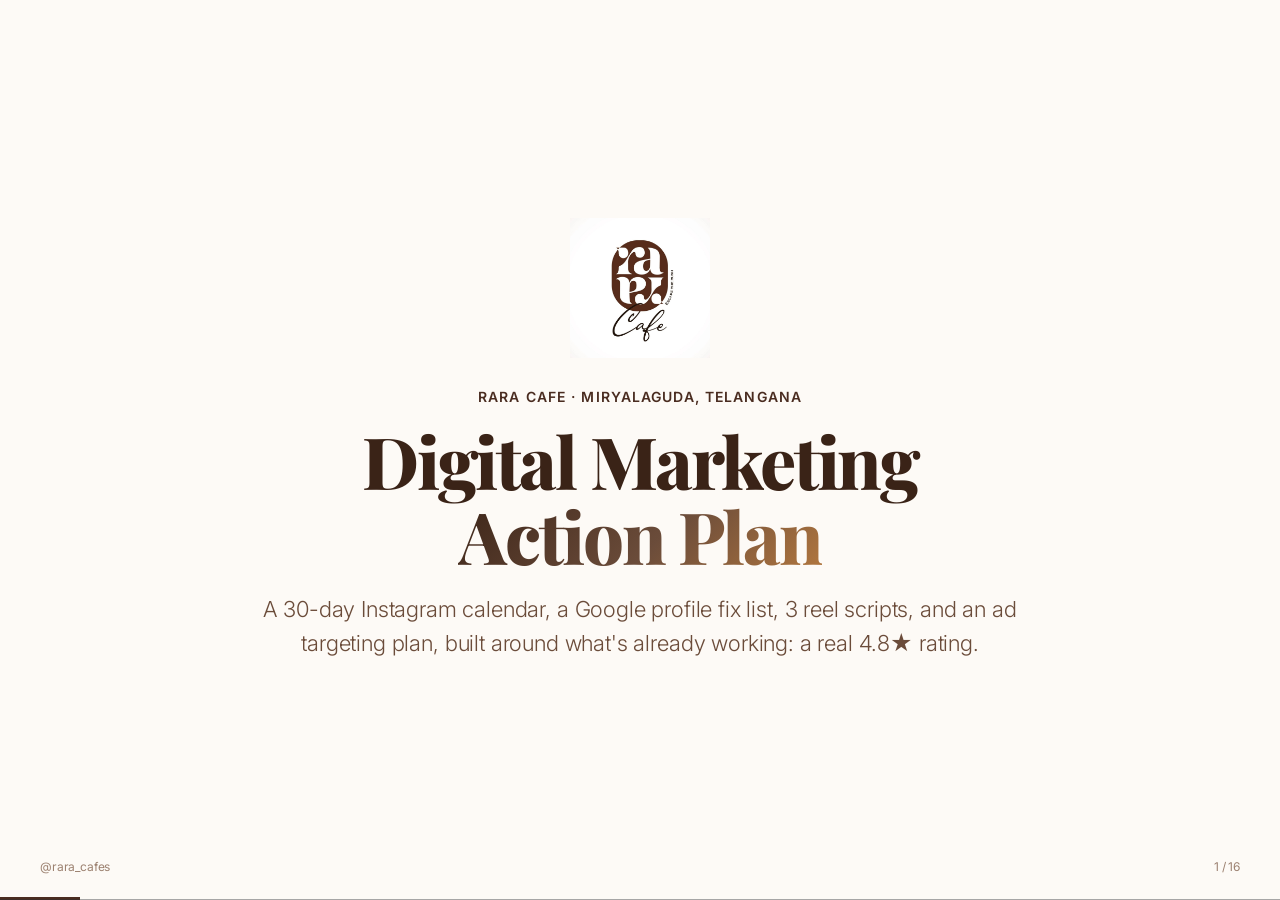
==== rara-cafe/marketing-plan-deck/index.html @ 062bff29 "Add RaRa Cafe digital marketing plan deck HTML presentation with 30-day content calendar, Google Bus" ====
<!DOCTYPE html>
<html lang="en" data-theme="rara-brand">
<head>
<meta charset="utf-8"><meta name="viewport" content="width=device-width,initial-scale=1">
<title>RaRa Cafe · Digital Marketing Plan</title>
<link rel="stylesheet" href="assets/fonts.css">
<link rel="stylesheet" href="assets/base.css">
<link rel="stylesheet" id="theme-link" href="assets/themes/rara-brand.css">
<link rel="stylesheet" href="assets/animations/animations.css">
<style>
.t{width:100%;border-collapse:collapse;font-size:14px}
.t th,.t td{padding:10px 12px;text-align:left;border-bottom:1px solid var(--border);vertical-align:top}
.t th{font-size:11px;text-transform:uppercase;letter-spacing:.08em;color:var(--text-3);font-weight:700}
.t tr:hover td{background:var(--surface-2)}
.t td.num{font-variant-numeric:tabular-nums;text-align:right}
.tag{display:inline-block;font-size:10px;padding:2px 8px;border-radius:999px;background:var(--surface-2);color:var(--text-3);margin-right:4px}
.tag-reel{background:color-mix(in srgb,var(--accent) 18%,var(--surface-2));color:var(--accent)}
.todo{max-width:900px;margin-top:18px}
.todo li{list-style:none;display:flex;align-items:flex-start;gap:14px;padding:11px 16px;border-bottom:1px solid var(--border)}
.todo li .b{flex-shrink:0;width:20px;height:20px;border:2px solid var(--border-strong);border-radius:6px;margin-top:2px}
.todo li .t{font-size:15px;line-height:1.4}
.todo li .tag{margin-left:auto;font-size:11px;color:var(--text-3);white-space:nowrap}
.steps{display:grid;grid-template-columns:repeat(3,1fr);gap:20px;margin-top:20px}
.step{position:relative;padding:22px 22px 18px;border:1px solid var(--border);border-radius:var(--radius);background:var(--surface);box-shadow:var(--shadow)}
.step .num{position:absolute;top:-20px;left:20px;width:42px;height:42px;border-radius:50%;background:var(--accent);color:#fff;display:flex;align-items:center;justify-content:center;font-weight:800;font-size:16px;box-shadow:var(--shadow)}
.step h4{margin:16px 0 6px;font-size:16px}
.step p{font-size:13px;color:var(--text-2);line-height:1.6;margin:0 0 8px}
.step .shot{font-size:12px;color:var(--text-3);border-top:1px dashed var(--border);padding-top:8px;margin-top:8px}
.rm{display:grid;grid-template-columns:repeat(4,1fr);gap:0;margin-top:22px;border:1px solid var(--border);border-radius:var(--radius);overflow:hidden}
.rm .col{padding:16px 18px;border-right:1px solid var(--border);background:var(--surface)}
.rm .col:last-child{border-right:none}
.rm .col .tag{display:inline-block;padding:3px 10px;border-radius:999px;font-size:10px;background:var(--surface-2);color:var(--text-2);margin-bottom:8px}
.rm h4{font-size:14px;margin:6px 0 4px}
.rm ul{padding-left:16px;margin:6px 0 0;font-size:12px;color:var(--text-2)}
.rm li{margin-bottom:4px;line-height:1.45}
.budget-card{border:1px solid var(--border);border-radius:var(--radius);padding:18px 20px;background:var(--surface);box-shadow:var(--shadow)}
.budget-card h4{margin:0 0 6px;font-size:14px;color:var(--text-3);text-transform:uppercase;letter-spacing:.06em}
.budget-card .big{font-size:34px;font-weight:800}
small.cap{font-size:12px;color:var(--text-3)}
.slide h2.h2{margin-bottom:4px}
.slide .lede{margin-top:4px}
.logo-mark{display:block;margin:0 auto 28px;height:140px;width:auto}
.logo-mark-sm{display:block;margin:0 auto 18px;height:88px;width:auto}
</style>
</head>
<body data-themes="rara-brand,sunset-warm,soft-pastel,japanese-minimal" data-theme-base="assets/themes/">
<div class="deck">

  <!-- 1. Cover -->
  <section class="slide center tc" data-title="Cover">
    <div>
      <img class="logo-mark anim-fade-down" data-anim="fade-down" src="img/rara-cafe-logo.jpg" alt="RaRa Cafe logo">
      <p class="kicker anim-fade-down" data-anim="fade-down">RaRa Cafe · Miryalaguda, Telangana</p>
      <h1 class="h1 anim-fade-up" data-anim="fade-up">Digital Marketing<br><span class="gradient-text">Action Plan</span></h1>
      <p class="lede">A 30-day Instagram calendar, a Google profile fix list, 3 reel scripts, and an ad targeting plan, built around what's already working: a real 4.8★ rating.</p>
    </div>
    <div class="deck-footer"><span class="dim2">@rara_cafes</span><span class="slide-number" data-current="1" data-total="16"></span></div>
    <div class="notes">Opener. Set tone: this is practical and executable in a week, not theory.</div>
  </section>

  <!-- 2. TOC -->
  <section class="slide" data-title="Agenda">
    <p class="kicker">What's inside</p>
    <h2 class="h2">Four things to execute, in order</h2>
    <div class="grid g2 mt-l anim-stagger-list" data-anim-target>
      <div class="card"><h4>01 · Google Business Profile fix list</h4><p class="dim">A 1-hour checklist. Do this first, it's free and fixes the biggest leak.</p></div>
      <div class="card"><h4>02 · 30-day Instagram calendar</h4><p class="dim">What to post, when, and the exact caption + hashtags for each day.</p></div>
      <div class="card"><h4>03 · 3 reel scripts</h4><p class="dim">Shot-by-shot scripts using things already happening at the cafe.</p></div>
      <div class="card"><h4>04 · Boosted post plan</h4><p class="dim">A targeting setup for the next event night, with a real budget.</p></div>
    </div>
  </section>

  <!-- 3. Recap stat -->
  <section class="slide center tc" data-title="Where we start">
    <div>
      <p class="kicker">Starting point</p>
      <div style="font-size:160px;font-weight:900;line-height:1"><span class="gradient-text">4.8</span></div>
      <h3>star rating, with almost no Google or Instagram infrastructure behind it</h3>
      <p class="lede" style="margin:16px auto">307 followers · 33 posts · no link in bio · no website on Google · 1 photo on the listing</p>
    </div>
    <div class="notes">The rating is the proof the food and service are good. Everything in this deck is about making that visible to more people.</div>
  </section>

  <!-- 4. Section divider: GBP -->
  <section class="slide tc center" data-title="Section 01">
    <div style="max-width:780px;margin:0 auto">
      <p class="kicker anim-fade-down" data-anim="fade-down">Section · 01</p>
      <h1 class="h1 anim-rise-in" data-anim="rise-in" style="font-size:96px">Google Business<br>Profile <span class="gradient-text">Fix List</span></h1>
      <div class="divider-accent" style="margin:24px auto"></div>
      <p class="lede" style="margin:0 auto">Free, takes one hour, and is the single highest-leverage thing your friend can do this week.</p>
    </div>
  </section>

  <!-- 5. GBP checklist -->
  <section class="slide" data-title="GBP Checklist">
    <p class="kicker">Do this in one sitting · 60 minutes total</p>
    <h2 class="h2">The 1-hour Google Business Profile checklist</h2>
    <ul class="todo anim-stagger-list" data-anim-target>
      <li><span class="b"></span><span class="t">Sign in to the listing and confirm it's verified/claimed (the "limited view" banner suggests it may not be)</span><span class="tag">5 min</span></li>
      <li><span class="b"></span><span class="t">Add a website link, even a WhatsApp link (wa.me/91XXXXXXXXXX) or Linktree works if there's no site yet</span><span class="tag">3 min</span></li>
      <li><span class="b"></span><span class="t">Upload 15-20 photos: exterior in daylight, interior seating, 5-6 best dishes, the bar/coffee station, one event-night shot</span><span class="tag">20 min</span></li>
      <li><span class="b"></span><span class="t">Add the menu (Google's native menu editor, or upload the PDF from the IG offer posts)</span><span class="tag">10 min</span></li>
      <li><span class="b"></span><span class="t">Confirm hours are accurate for every day, including the special event nights</span><span class="tag">2 min</span></li>
      <li><span class="b"></span><span class="t">Add the Zomato/Swiggy ordering link under "Order online" if listed there</span><span class="tag">5 min</span></li>
      <li><span class="b"></span><span class="t">Write a 1-paragraph "From the business" description mentioning cuisine, vibe, and Miryalaguda location</span><span class="tag">5 min</span></li>
      <li><span class="b"></span><span class="t">Reply to every existing review, including old ones, it signals an active, cared-for business</span><span class="tag">10 min</span></li>
    </ul>
    <div class="notes">This is the cheapest, fastest win in the whole plan. A complete profile with photos and a website link converts far more map-views into footfall.</div>
  </section>

  <!-- 6. GBP review engine -->
  <section class="slide" data-title="Review Engine">
    <p class="kicker">Keep the 4.8★ growing</p>
    <h2 class="h2">Turn happy tables into Google reviews, systematically</h2>
    <div class="grid g3 mt-l anim-stagger-list" data-anim-target>
      <div class="card"><h4>Table QR code</h4><p class="dim">A small printed card on every table with a QR code linking straight to the Google review page. Costs nothing, takes a customer 20 seconds.</p></div>
      <div class="card"><h4>Staff ask script</h4><p class="dim">Train staff to say one line when a table looks happy: "If you enjoyed it, a quick Google review really helps us." Verbal asks convert better than signage alone.</p></div>
      <div class="card"><h4>Bill footer line</h4><p class="dim">Print "Loved your visit? Review us on Google" with the QR on the printed bill, the moment they're most likely to act.</p></div>
    </div>
  </section>

  <!-- 7. Section divider: Calendar -->
  <section class="slide tc center" data-title="Section 02">
    <div style="max-width:820px;margin:0 auto">
      <p class="kicker anim-fade-down" data-anim="fade-down">Section · 02</p>
      <h1 class="h1 anim-rise-in" data-anim="rise-in" style="font-size:96px">30-Day Instagram<br><span class="gradient-text">Content Calendar</span></h1>
      <div class="divider-accent" style="margin:24px auto"></div>
      <p class="lede" style="margin:0 auto">4 posts/week + daily stories. Mixed formats so the grid doesn't feel like a bulletin board.</p>
    </div>
  </section>

  <!-- 8. Calendar rules -->
  <section class="slide" data-title="Calendar Rules">
    <p class="kicker">Before the calendar: the rules behind it</p>
    <h2 class="h2">Why this cadence and mix</h2>
    <div class="grid g3 mt-l anim-stagger-list" data-anim-target>
      <div class="card"><h4>4 feed posts / week</h4><p class="dim">Enough to stay visible in followers' feeds without burning out the kitchen/photo workflow. One of the 4 is always a Reel.</p></div>
      <div class="card"><h4>One consistent template per post type</h4><p class="dim">Offer posts, event posts, and dish posts each get one fixed layout (same fonts/colors as the logo) instead of mixed Canva templates.</p></div>
      <div class="card"><h4>Daily stories, no exceptions</h4><p class="dim">A 5-second story of "today's special" or the morning prep keeps the account alive between feed posts, costs almost no effort.</p></div>
    </div>
  </section>

  <!-- 9. Calendar week 1-2 -->
  <section class="slide" data-title="Calendar Week 1-2">
    <p class="kicker">Weeks 1-2</p>
    <h2 class="h2">Content calendar: Week 1 and Week 2</h2>
    <div class="card mt-l" style="padding:4px 12px">
    <table class="t">
      <thead><tr><th>Day</th><th>Format</th><th>Post idea</th><th>Caption hook</th><th>Hashtags</th></tr></thead>
      <tbody>
        <tr><td>Mon W1</td><td>Photo</td><td>Hero shot of best-selling dish, natural light</td><td>"The dish everyone orders twice. Have you tried it yet?"</td><td><span class="tag">#MiryalagudaFoodie</span><span class="tag">#RaRaCafe</span></td></tr>
        <tr><td>Wed W1</td><td>Reel</td><td>15s drink-pour / coffee-pull close-up (Script A)</td><td>"Slow mornings start here ☕"</td><td><span class="tag">#TelanganaCafe</span><span class="tag">#CoffeeReels</span></td></tr>
        <tr><td>Fri W1</td><td>Carousel</td><td>3-slide "what's on the menu this weekend"</td><td>"Weekend plans, sorted."</td><td><span class="tag">#MiryalagudaEats</span></td></tr>
        <tr><td>Sun W1</td><td>Photo + Story</td><td>Behind-the-counter staff candid</td><td>"Meet the hands behind your order"</td><td><span class="tag">#CafeLife</span><span class="tag">#RaRaCafe</span></td></tr>
        <tr><td>Mon W2</td><td>Offer graphic</td><td>Monday-Friday combo offer (reuse template)</td><td>"Lunch sorted for under ₹400"</td><td><span class="tag">#MiryalagudaOffers</span></td></tr>
        <tr><td>Wed W2</td><td>Reel</td><td>Kitchen-to-table plating sequence (Script B)</td><td>"Watch this come together 👀"</td><td><span class="tag">#FoodReels</span><span class="tag">#RaRaCafe</span></td></tr>
        <tr><td>Fri W2</td><td>Photo</td><td>Customer-table candid (with permission) showing full spread</td><td>"Good company, better food."</td><td><span class="tag">#MiryalagudaFoodie</span></td></tr>
        <tr><td>Sun W2</td><td>Carousel</td><td>"5 things to order if it's your first visit"</td><td>"New here? Start with these."</td><td><span class="tag">#CafeGuide</span><span class="tag">#TelanganaEats</span></td></tr>
      </tbody>
    </table>
    </div>
  </section>

  <!-- 10. Calendar week 3-4 -->
  <section class="slide" data-title="Calendar Week 3-4">
    <p class="kicker">Weeks 3-4</p>
    <h2 class="h2">Content calendar: Week 3 and Week 4</h2>
    <div class="card mt-l" style="padding:4px 12px">
    <table class="t">
      <thead><tr><th>Day</th><th>Format</th><th>Post idea</th><th>Caption hook</th><th>Hashtags</th></tr></thead>
      <tbody>
        <tr><td>Mon W3</td><td>Photo</td><td>New/seasonal item launch (e.g. waffles)</td><td>"New on the menu, and it's dangerous."</td><td><span class="tag">#NewMenu</span><span class="tag">#RaRaCafe</span></td></tr>
        <tr><td>Wed W3</td><td>Reel</td><td>Event-night recap, crowd + music (Script C)</td><td>"Last night was loud, in the best way."</td><td><span class="tag">#MiryalagudaNightlife</span></td></tr>
        <tr><td>Fri W3</td><td>Event poster</td><td>Announce next comedy/musical night, link in bio for passes</td><td>"Save your seat before it's gone."</td><td><span class="tag">#MiryalagudaEvents</span><span class="tag">#RaRaCafe</span></td></tr>
        <tr><td>Sun W3</td><td>Carousel</td><td>"A day at RaRa" mini story: open, lunch rush, evening vibe</td><td>"24 hours at RaRa Cafe."</td><td><span class="tag">#CafeLife</span></td></tr>
        <tr><td>Mon W4</td><td>Photo</td><td>Repost/feature a customer's photo (with credit)</td><td>"You showed up, we showed off."</td><td><span class="tag">#RaRaCafe</span><span class="tag">#CustomerLove</span></td></tr>
        <tr><td>Wed W4</td><td>Reel</td><td>"Rate my order" quick-fire reel, staff reacts to a popular combo</td><td>"Rate this combo out of 10."</td><td><span class="tag">#FoodReels</span></td></tr>
        <tr><td>Fri W4</td><td>Offer graphic</td><td>Month-end weekend combo, reuse offer template</td><td>"Last weekend of the month, treat yourself."</td><td><span class="tag">#MiryalagudaOffers</span></td></tr>
        <tr><td>Sun W4</td><td>Carousel</td><td>Month recap: best dish voted by followers (poll in story first)</td><td>"You picked. Here's the winner."</td><td><span class="tag">#RaRaCafe</span><span class="tag">#TelanganaEats</span></td></tr>
      </tbody>
    </table>
    </div>
  </section>

  <!-- 11. Section divider: Reels -->
  <section class="slide tc center" data-title="Section 03">
    <div style="max-width:780px;margin:0 auto">
      <p class="kicker anim-fade-down" data-anim="fade-down">Section · 03</p>
      <h1 class="h1 anim-rise-in" data-anim="rise-in" style="font-size:96px">3 Reel <span class="gradient-text">Scripts</span></h1>
      <div class="divider-accent" style="margin:24px auto"></div>
      <p class="lede" style="margin:0 auto">Built from what's already happening at the cafe, no extra production needed.</p>
    </div>
  </section>

  <!-- 12. Reel scripts -->
  <section class="slide" data-title="Reel Scripts">
    <p class="kicker">Shoot these on a phone, no edit skills required</p>
    <h2 class="h2">Three reels using what's already there</h2>
    <div class="steps anim-stagger-list" data-anim-target>
      <div class="step">
        <div class="num">A</div>
        <h4>The Pour (15s)</h4>
        <p><b>Hook (0-2s):</b> close-up of iced hazelnut coffee being poured, caramel drizzle going on.<br><b>Build (2-10s):</b> slow-mo pour, steam/condensation on the glass, hand placing it on the wood table.<br><b>Payoff (10-15s):</b> first sip, satisfied reaction, text overlay "RaRa Cafe, Miryalaguda."</p>
        <p class="shot"><b>Music:</b> trending chill/lofi audio. <b>Caption:</b> "Slow mornings start here ☕"</p>
      </div>
      <div class="step">
        <div class="num">B</div>
        <h4>Kitchen to Table (20s)</h4>
        <p><b>Hook (0-3s):</b> sizzling pan or wok shot, steam and motion.<br><b>Build (3-15s):</b> quick cuts: plating, garnish, the dish being carried to the table.<br><b>Payoff (15-20s):</b> overhead shot of the finished spread, text overlay "Order this combo, link in bio."</p>
        <p class="shot"><b>Music:</b> upbeat trending audio with a beat-drop on the plating shot. <b>Caption:</b> "Watch this come together 👀"</p>
      </div>
      <div class="step">
        <div class="num">C</div>
        <h4>Event Night Recap (15-20s)</h4>
        <p><b>Hook (0-2s):</b> crowd shot, lights, energy from the comedy/musical night.<br><b>Build (2-14s):</b> quick cuts of performer, crowd reactions, drinks being served.<br><b>Payoff (14-20s):</b> text overlay with date/time of the NEXT event + "Buy passes, link in bio."</p>
        <p class="shot"><b>Music:</b> the actual live audio from the event if usable, otherwise trending upbeat track. <b>Caption:</b> "Last night was loud, in the best way."</p>
      </div>
    </div>
    <div class="notes">Reels get disproportionate reach for small accounts right now. These three formats can be repeated monthly with new dishes/events.</div>
  </section>

  <!-- 13. Section divider: Ads -->
  <section class="slide tc center" data-title="Section 04">
    <div style="max-width:780px;margin:0 auto">
      <p class="kicker anim-fade-down" data-anim="fade-down">Section · 04</p>
      <h1 class="h1 anim-rise-in" data-anim="rise-in" style="font-size:96px">Boosted Post Plan<br><span class="gradient-text">for Event Nights</span></h1>
      <div class="divider-accent" style="margin:24px auto"></div>
      <p class="lede" style="margin:0 auto">A small, local budget to sell passes for the next comedy/musical night.</p>
    </div>
  </section>

  <!-- 14. Ad targeting plan -->
  <section class="slide" data-title="Boosted Post Targeting">
    <p class="kicker">Meta Ads Manager · Local Awareness / Engagement objective</p>
    <h2 class="h2">Targeting setup for the next event-night post</h2>
    <div class="grid g4 mt-l anim-stagger-list" data-anim-target>
      <div class="card"><p class="eyebrow">Radius</p><div style="font-size:40px;font-weight:800">5 <span style="font-size:20px">km</span></div><p class="dim">centered on RaRa Cafe, Hanumanpet</p></div>
      <div class="card"><p class="eyebrow">Age range</p><div style="font-size:40px;font-weight:800">18-35</div><p class="dim">core nightlife/event-going demographic</p></div>
      <div class="card"><p class="eyebrow">Budget</p><div style="font-size:40px;font-weight:800">₹750</div><p class="dim">per event, run for 5-7 days before the date</p></div>
      <div class="card"><p class="eyebrow">Placement</p><div style="font-size:40px;font-weight:800">IG+FB</div><p class="dim">Stories, Reels, and Feed, automatic placements</p></div>
    </div>
    <div class="rm">
      <div class="col now">
        <span class="tag">CREATIVE</span>
        <h4>What to boost</h4>
        <ul><li>The existing event poster post</li><li>Or better: Reel Script C once footage exists</li><li>Add a sticker/CTA: "Buy passes, link in bio"</li></ul>
      </div>
      <div class="col">
        <span class="tag">TIMING</span>
        <h4>When to run it</h4>
        <ul><li>Start 6-7 days before the event</li><li>Increase frequency in the final 48 hours</li><li>Pause once passes sell out</li></ul>
      </div>
      <div class="col">
        <span class="tag">INTERESTS</span>
        <h4>Layer on top of location</h4>
        <ul><li>Stand-up comedy / live music</li><li>Restaurants & cafes nearby</li><li>Nightlife in Telangana towns</li></ul>
      </div>
      <div class="col">
        <span class="tag">MEASURE</span>
        <h4>What success looks like</h4>
        <ul><li>Link clicks to the ticket page</li><li>Passes sold vs. spend</li><li>New followers gained that week</li></ul>
      </div>
    </div>
  </section>

  <!-- 15. CTA -->
  <section class="slide center tc" data-title="CTA">
    <div>
      <p class="kicker">Start here, this week</p>
      <h1 class="h1 anim-rise-in" data-anim="rise-in">Fix the profile.<br><span class="gradient-text">Then post consistently.</span></h1>
      <p class="lede" style="margin:16px auto">Google Business Profile checklist (1 hour) → Bio link (5 min) → First Reel (this weekend) → Boost the next event post.</p>
    </div>
  </section>

  <!-- 16. Thanks -->
  <section class="slide center tc" data-title="Thanks">
    <img class="logo-mark-sm" src="img/rara-cafe-logo.jpg" alt="RaRa Cafe logo">
    <h1 class="h1" style="font-size:120px;line-height:1"><span class="gradient-text">Good luck, RaRa!</span></h1>
    <p class="lede">@rara_cafes · Miryalaguda, Telangana · Escape the Rush</p>
  </section>

</div>
<script src="assets/runtime.js"></script>
</body></html>
---- rara-cafe/marketing-plan-deck/assets/fonts.css ----
/* html-ppt :: shared webfonts */
@import url('https://fonts.googleapis.com/css2?family=Inter:wght@200;300;400;500;600;700;800;900&display=swap');
@import url('https://fonts.googleapis.com/css2?family=Noto+Sans+SC:wght@200;300;400;500;600;700;900&display=swap');
@import url('https://fonts.googleapis.com/css2?family=Noto+Serif+SC:wght@300;400;600;700&display=swap');
@import url('https://fonts.googleapis.com/css2?family=JetBrains+Mono:wght@400;500;700&display=swap');
@import url('https://fonts.googleapis.com/css2?family=Playfair+Display:ital,wght@0,400;0,600;0,800;1,400&display=swap');
@import url('https://fonts.googleapis.com/css2?family=Space+Grotesk:wght@300;400;500;600;700&display=swap');
@import url('https://fonts.googleapis.com/css2?family=IBM+Plex+Mono:wght@300;400;500;700&display=swap');
@import url('https://fonts.googleapis.com/css2?family=Archivo+Black&display=swap');
---- rara-cafe/marketing-plan-deck/assets/base.css ----
/* html-ppt :: base.css — reset + shared tokens + layout primitives */
/* Default tokens. Themes in assets/themes/*.css override the :root block. */
:root {
  --bg: #ffffff;
  --bg-soft: #f7f7f8;
  --surface: #ffffff;
  --surface-2: #f2f2f4;
  --border: rgba(0,0,0,.08);
  --border-strong: rgba(0,0,0,.16);
  --text-1: #111216;
  --text-2: #55596a;
  --text-3: #8a8f9e;
  --accent: #3b6cff;
  --accent-2: #7a5cff;
  --accent-3: #ff5c8a;
  --good: #1aaf6c;
  --warn: #f5a524;
  --bad:  #e0445a;
  --grad: linear-gradient(135deg,#3b6cff,#7a5cff 55%,#ff5c8a);
  --grad-soft: linear-gradient(135deg,#eef2ff,#f5ecff 55%,#ffeef5);
  --radius: 18px;
  --radius-sm: 12px;
  --radius-lg: 26px;
  --shadow: 0 10px 30px rgba(18,24,40,.08), 0 2px 6px rgba(18,24,40,.04);
  --shadow-lg: 0 24px 60px rgba(18,24,40,.14), 0 6px 16px rgba(18,24,40,.06);
  --font-sans: 'Inter','Noto Sans SC',-apple-system,BlinkMacSystemFont,Helvetica,Arial,sans-serif;
  --font-serif: 'Playfair Display','Noto Serif SC',Georgia,serif;
  --font-mono: 'JetBrains Mono','IBM Plex Mono',SFMono-Regular,Menlo,monospace;
  --font-display: var(--font-sans);
  --letter-tight: -.03em;
  --letter-normal: -.01em;
  --ease: cubic-bezier(.4,0,.2,1);
}

*,*::before,*::after{box-sizing:border-box}
html,body{margin:0;padding:0;background:var(--bg);color:var(--text-1);
  font-family:var(--font-sans);font-weight:400;line-height:1.6;
  -webkit-font-smoothing:antialiased;-moz-osx-font-smoothing:grayscale;
  letter-spacing:var(--letter-normal)}
img,svg,video{max-width:100%;display:block}
a{color:var(--accent);text-decoration:none}
a:hover{text-decoration:underline}
code,kbd,pre,samp{font-family:var(--font-mono)}

/* ================= SLIDE SYSTEM ================= */
.deck{position:relative;width:100vw;height:100vh;overflow:hidden;background:var(--bg)}
.slide{
  position:absolute;inset:0;
  display:flex;flex-direction:column;justify-content:center;
  padding:72px 96px;
  box-sizing:border-box;
  opacity:0;pointer-events:none;
  transition:opacity .5s var(--ease), transform .5s var(--ease);
  transform:translateX(30px);
  overflow:hidden;
}
.slide.is-active{opacity:1;pointer-events:auto;transform:translateX(0);z-index:2}
.slide.is-prev{transform:translateX(-30px)}

/* single-page standalone (used when a layout file is opened directly) */
body.single .slide{position:relative;width:100vw;height:100vh;opacity:1;transform:none;pointer-events:auto}

/* ================= TYPOGRAPHY ================= */
.eyebrow{font-size:13px;font-weight:500;letter-spacing:.16em;text-transform:uppercase;color:var(--text-3)}
.kicker{font-size:14px;font-weight:600;color:var(--accent);letter-spacing:.08em;text-transform:uppercase}
h1.title,.h1{font-family:var(--font-display);font-size:72px;line-height:1.05;font-weight:800;letter-spacing:var(--letter-tight);margin:0 0 18px;color:var(--text-1)}
h2.title,.h2{font-family:var(--font-display);font-size:54px;line-height:1.1;font-weight:700;letter-spacing:var(--letter-tight);margin:0 0 14px}
h3,.h3{font-size:32px;line-height:1.2;font-weight:600;letter-spacing:var(--letter-normal);margin:0 0 10px}
h4,.h4{font-size:22px;line-height:1.3;font-weight:600;margin:0 0 8px}
.lede{font-size:22px;line-height:1.55;color:var(--text-2);font-weight:300;max-width:62ch}
.dim{color:var(--text-2)}
.dim2{color:var(--text-3)}
.mono{font-family:var(--font-mono)}
.serif{font-family:var(--font-serif)}
.gradient-text{background:var(--grad);-webkit-background-clip:text;background-clip:text;-webkit-text-fill-color:transparent;color:transparent}

/* ================= LAYOUT PRIMITIVES ================= */
.stack>*+*{margin-top:14px}
.row{display:flex;gap:24px;align-items:center}
.row.wrap{flex-wrap:wrap}
.grid{display:grid;gap:24px}
.g2{grid-template-columns:repeat(2,1fr)}
.g3{grid-template-columns:repeat(3,1fr)}
.g4{grid-template-columns:repeat(4,1fr)}
.center{display:flex;align-items:center;justify-content:center;text-align:center}
.fill{flex:1}
.sp-t{padding-top:24px}.sp-b{padding-bottom:24px}
.mt-s{margin-top:8px}.mt-m{margin-top:18px}.mt-l{margin-top:32px}
.mb-s{margin-bottom:8px}.mb-m{margin-bottom:18px}.mb-l{margin-bottom:32px}

/* ================= CARDS ================= */
.card{background:var(--surface);border:1px solid var(--border);border-radius:var(--radius);
  padding:26px 28px;box-shadow:var(--shadow);position:relative;overflow:hidden}
.card-soft{background:var(--surface-2);border:1px solid var(--border)}
.card-outline{background:transparent;border:1.5px solid var(--border-strong);box-shadow:none}
.card-accent{background:var(--surface);border-top:3px solid var(--accent)}
.card-hover{transition:transform .3s var(--ease),box-shadow .3s var(--ease)}
.card-hover:hover{transform:translateY(-4px);box-shadow:var(--shadow-lg)}

.pill{display:inline-block;padding:4px 12px;border-radius:999px;font-size:12px;font-weight:500;
  background:var(--surface-2);color:var(--text-2);border:1px solid var(--border)}
.pill-accent{background:color-mix(in srgb,var(--accent) 12%,transparent);color:var(--accent);border-color:color-mix(in srgb,var(--accent) 28%,transparent)}

/* ================= BARS / DIVIDERS ================= */
.divider{height:1px;background:var(--border);width:100%}
.divider-accent{height:3px;width:72px;background:var(--accent);border-radius:2px}

/* ================= CHROME (header/footer/progress) ================= */
.deck-header{position:absolute;top:24px;left:40px;right:40px;display:flex;align-items:center;justify-content:space-between;
  font-size:12px;color:var(--text-3);letter-spacing:.12em;text-transform:uppercase;z-index:10;pointer-events:none}
.deck-footer{position:absolute;bottom:24px;left:40px;right:40px;display:flex;align-items:center;justify-content:space-between;
  font-size:12px;color:var(--text-3);z-index:10;pointer-events:none}
.slide-number::before{content:attr(data-current)}
.slide-number::after{content:" / " attr(data-total)}
.progress-bar{position:fixed;left:0;right:0;bottom:0;height:3px;background:transparent;z-index:20}
.progress-bar > span{display:block;height:100%;width:0;background:var(--accent);transition:width .3s var(--ease)}

/* ================= PRESENTER / OVERVIEW ================= */
.notes{display:none!important}
.notes-overlay{position:fixed;inset:auto 0 0 0;max-height:42vh;background:rgba(20,22,30,.95);color:#e8ebf4;
  padding:20px 32px;font-size:16px;line-height:1.6;border-top:1px solid rgba(255,255,255,.1);transform:translateY(100%);
  transition:transform .3s var(--ease);z-index:40;overflow:auto;font-family:var(--font-sans)}
.notes-overlay.open{transform:translateY(0)}
.overview{position:fixed;inset:0;background:rgba(10,12,18,.92);backdrop-filter:blur(12px);z-index:50;
  display:none;padding:40px;overflow:auto}
.overview.open{display:grid;grid-template-columns:repeat(4,1fr);gap:20px;align-content:start}
.overview .thumb{background:var(--surface);border:1px solid var(--border);border-radius:12px;
  aspect-ratio:16/9;overflow:hidden;cursor:pointer;position:relative;color:var(--text-1);padding:16px;
  font-size:11px;transition:transform .2s var(--ease)}
.overview .thumb:hover{transform:scale(1.04)}
.overview .thumb .n{position:absolute;top:8px;left:10px;font-weight:700;font-size:14px;color:var(--text-3)}
.overview .thumb .t{position:absolute;bottom:10px;left:14px;right:14px;font-weight:600;color:var(--text-1)}

/* ================= PRESENTER VIEW ================= */
/* Presenter view opens in a separate popup window (S key).
 * All presenter styles are self-contained in the popup HTML generated by runtime.js.
 * The audience window (this file) is NOT affected — it stays as normal deck view.
 * Only the .notes class below is needed to hide speaker notes from audience. */

/* ================= UTILITY ================= */
.hidden{display:none!important}
.nowrap{white-space:nowrap}
.tr{text-align:right}.tc{text-align:center}.tl{text-align:left}
.uppercase{text-transform:uppercase;letter-spacing:.12em}

/* ================= PRINT ================= */
@media print{
  .slide{position:relative;opacity:1!important;transform:none!important;page-break-after:always;height:100vh}
  .deck-header,.deck-footer,.progress-bar,.notes-overlay,.overview{display:none!important}
}
---- rara-cafe/marketing-plan-deck/assets/themes/rara-brand.css ----
/* theme: rara-brand — RaRa Cafe identity (chocolate brown + cream, "Escape the Rush") */
:root{
  --bg:#fdfaf6;--bg-soft:#f6ede3;--surface:#ffffff;--surface-2:#f6ede3;
  --border:rgba(74,44,32,.14);--border-strong:rgba(74,44,32,.26);
  --text-1:#3a2317;--text-2:#6b4c3a;--text-3:#9c8170;
  --accent:#4a2c20;--accent-2:#7a4a30;--accent-3:#b5793f;
  --good:#5e8c5a;--warn:#b5793f;--bad:#a6443a;
  --grad:linear-gradient(135deg,#3a2317,#6b4c3a 55%,#b5793f);
  --grad-soft:linear-gradient(135deg,#f6ede3,#ecdcc8);
  --radius:18px;--radius-sm:12px;--radius-lg:28px;
  --shadow:0 12px 32px rgba(74,44,32,.14);
  --shadow-lg:0 24px 64px rgba(74,44,32,.20);
  --font-display:'Playfair Display','Noto Serif SC',Georgia,serif;
  --font-sans:'Inter','Noto Sans SC',sans-serif;
}
---- rara-cafe/marketing-plan-deck/assets/animations/animations.css ----
/* html-ppt :: animations.css
 * Apply by adding class="anim-<name>" or data-anim="<name>".
 * Durations are deliberately snappy; tweak --anim-dur per element.
 */
:root{--anim-dur:.7s;--anim-ease:cubic-bezier(.4,0,.2,1)}

/* ---------- FADE DIRECTIONALS ---------- */
@keyframes kf-fade-up{from{opacity:0;transform:translateY(32px)}to{opacity:1;transform:none}}
@keyframes kf-fade-down{from{opacity:0;transform:translateY(-32px)}to{opacity:1;transform:none}}
@keyframes kf-fade-left{from{opacity:0;transform:translateX(-40px)}to{opacity:1;transform:none}}
@keyframes kf-fade-right{from{opacity:0;transform:translateX(40px)}to{opacity:1;transform:none}}
.anim-fade-up{animation:kf-fade-up var(--anim-dur) var(--anim-ease) both}
.anim-fade-down{animation:kf-fade-down var(--anim-dur) var(--anim-ease) both}
.anim-fade-left{animation:kf-fade-left var(--anim-dur) var(--anim-ease) both}
.anim-fade-right{animation:kf-fade-right var(--anim-dur) var(--anim-ease) both}

/* ---------- RISE / DROP / ZOOM / BLUR / GLITCH ---------- */
@keyframes kf-rise{from{opacity:0;transform:translateY(60px) scale(.97);filter:blur(6px)}to{opacity:1;transform:none;filter:none}}
@keyframes kf-drop{from{opacity:0;transform:translateY(-60px) scale(.97)}to{opacity:1;transform:none}}
@keyframes kf-zoom{0%{opacity:0;transform:scale(.6)}60%{transform:scale(1.04)}100%{opacity:1;transform:scale(1)}}
@keyframes kf-blur{from{opacity:0;filter:blur(18px)}to{opacity:1;filter:none}}
@keyframes kf-glitch{0%{opacity:0;transform:translateX(0);clip-path:inset(0 0 0 0)}
  20%{opacity:1;transform:translateX(-6px);clip-path:inset(20% 0 30% 0)}
  40%{transform:translateX(4px);clip-path:inset(50% 0 10% 0)}
  60%{transform:translateX(-3px);clip-path:inset(10% 0 60% 0)}
  80%{transform:translateX(2px);clip-path:inset(0 0 0 0)}
  100%{opacity:1;transform:none}}
.anim-rise-in{animation:kf-rise .9s var(--anim-ease) both}
.anim-drop-in{animation:kf-drop .8s var(--anim-ease) both}
.anim-zoom-pop{animation:kf-zoom .7s cubic-bezier(.22,1.3,.36,1) both}
.anim-blur-in{animation:kf-blur .8s var(--anim-ease) both}
.anim-glitch-in{animation:kf-glitch .8s steps(5,end) both}

/* ---------- TYPEWRITER ---------- */
.anim-typewriter{display:inline-block;overflow:hidden;white-space:nowrap;border-right:2px solid currentColor;
  width:0;animation:kf-type 2.4s steps(40,end) forwards, kf-caret 1s step-end infinite}
@keyframes kf-type{to{width:100%}}
@keyframes kf-caret{50%{border-color:transparent}}

/* ---------- GLOW / SHIMMER / GRADIENT-FLOW ---------- */
@keyframes kf-neon{0%,100%{text-shadow:0 0 8px var(--accent),0 0 20px var(--accent)}
  50%{text-shadow:0 0 16px var(--accent),0 0 40px var(--accent),0 0 80px var(--accent)}}
.anim-neon-glow{animation:kf-neon 2s ease-in-out infinite}

.anim-shimmer-sweep{position:relative;overflow:hidden}
.anim-shimmer-sweep::after{content:"";position:absolute;inset:0;
  background:linear-gradient(110deg,transparent 40%,rgba(255,255,255,.55) 50%,transparent 60%);
  transform:translateX(-100%);animation:kf-shimmer 2.4s var(--anim-ease) infinite}
@keyframes kf-shimmer{to{transform:translateX(100%)}}

.anim-gradient-flow{background:linear-gradient(90deg,var(--accent),var(--accent-2,var(--accent)),var(--accent-3,var(--accent)),var(--accent));
  background-size:300% 100%;-webkit-background-clip:text;background-clip:text;color:transparent;-webkit-text-fill-color:transparent;
  animation:kf-gradflow 4s linear infinite}
@keyframes kf-gradflow{to{background-position:300% 0}}

/* ---------- STAGGER LIST ---------- */
.anim-stagger-list > *{opacity:0;animation:kf-rise .65s var(--anim-ease) both}
.anim-stagger-list > *:nth-child(1){animation-delay:.05s}
.anim-stagger-list > *:nth-child(2){animation-delay:.15s}
.anim-stagger-list > *:nth-child(3){animation-delay:.25s}
.anim-stagger-list > *:nth-child(4){animation-delay:.35s}
.anim-stagger-list > *:nth-child(5){animation-delay:.45s}
.anim-stagger-list > *:nth-child(6){animation-delay:.55s}
.anim-stagger-list > *:nth-child(7){animation-delay:.65s}
.anim-stagger-list > *:nth-child(8){animation-delay:.75s}
.anim-stagger-list > *:nth-child(n+9){animation-delay:.85s}

/* ---------- COUNTER-UP (JS-driven, marker class only) ---------- */
.counter{font-variant-numeric:tabular-nums}

/* ---------- SVG PATH DRAW ---------- */
.anim-path-draw path,.anim-path-draw line,.anim-path-draw polyline,.anim-path-draw circle,.anim-path-draw rect{
  stroke-dasharray:1000;stroke-dashoffset:1000;animation:kf-draw 2s var(--anim-ease) forwards}
@keyframes kf-draw{to{stroke-dashoffset:0}}

/* ---------- PARALLAX TILT (hover) ---------- */
.anim-parallax-tilt{transform-style:preserve-3d;transition:transform .4s var(--anim-ease)}
.anim-parallax-tilt:hover{transform:perspective(900px) rotateX(6deg) rotateY(-8deg) translateZ(10px)}

/* ---------- CARD FLIP 3D ---------- */
@keyframes kf-flip{from{transform:perspective(1200px) rotateY(-90deg);opacity:0}
  to{transform:perspective(1200px) rotateY(0);opacity:1}}
.anim-card-flip-3d{animation:kf-flip .9s var(--anim-ease) both;transform-style:preserve-3d;backface-visibility:hidden}

/* ---------- CUBE ROTATE 3D ---------- */
@keyframes kf-cube{from{transform:perspective(1200px) rotateX(20deg) rotateY(-90deg) translateZ(-200px);opacity:0}
  to{transform:perspective(1200px) rotateX(0) rotateY(0) translateZ(0);opacity:1}}
.anim-cube-rotate-3d{animation:kf-cube 1s var(--anim-ease) both}

/* ---------- PAGE TURN 3D ---------- */
@keyframes kf-pageturn{from{transform:perspective(1600px) rotateY(-85deg);transform-origin:left center;opacity:0}
  to{transform:perspective(1600px) rotateY(0);opacity:1}}
.anim-page-turn-3d{animation:kf-pageturn 1s var(--anim-ease) both;transform-origin:left center}

/* ---------- PERSPECTIVE ZOOM ---------- */
@keyframes kf-pzoom{from{opacity:0;transform:perspective(1400px) translateZ(-400px) rotateX(12deg)}
  to{opacity:1;transform:none}}
.anim-perspective-zoom{animation:kf-pzoom 1s var(--anim-ease) both}

/* ---------- MARQUEE SCROLL ---------- */
.anim-marquee-scroll{display:flex;gap:48px;white-space:nowrap;animation:kf-marquee 20s linear infinite}
@keyframes kf-marquee{from{transform:translateX(0)}to{transform:translateX(-50%)}}

/* ---------- KEN BURNS ---------- */
@keyframes kf-kenburns{0%{transform:scale(1) translate(0,0)}100%{transform:scale(1.15) translate(-2%,-1%)}}
.anim-kenburns{animation:kf-kenburns 14s ease-in-out infinite alternate}

/* ---------- CONFETTI BURST (pseudo — pure CSS sparkles) ---------- */
.anim-confetti-burst{position:relative}
.anim-confetti-burst::before,.anim-confetti-burst::after{
  content:"";position:absolute;top:50%;left:50%;width:8px;height:8px;border-radius:50%;
  background:var(--accent);box-shadow:
    20px -30px 0 var(--accent-2,var(--accent)),-25px -20px 0 var(--accent-3,var(--accent)),
    30px 20px 0 var(--good,#1aaf6c),-30px 25px 0 var(--warn,#f5a524),
    40px -10px 0 var(--bad,#e0445a),-45px 0 0 var(--accent),
    10px 40px 0 var(--accent-2,var(--accent)),-15px -40px 0 var(--accent-3,var(--accent));
  opacity:0;animation:kf-confetti 1.2s var(--anim-ease) forwards}
.anim-confetti-burst::after{animation-delay:.15s;transform:rotate(45deg)}
@keyframes kf-confetti{0%{opacity:0;transform:scale(.2)}30%{opacity:1}100%{opacity:0;transform:scale(2.2)}}

/* ---------- SPOTLIGHT ---------- */
@keyframes kf-spot{0%{clip-path:circle(0% at 50% 50%)}100%{clip-path:circle(140% at 50% 50%)}}
.anim-spotlight{animation:kf-spot 1.1s var(--anim-ease) both}

/* ---------- MORPH SHAPE (SVG) ---------- */
.anim-morph-shape path{animation:kf-morph 6s ease-in-out infinite alternate}
@keyframes kf-morph{0%{d:path("M60,120 Q120,20 180,120 T300,120")}
  100%{d:path("M60,120 Q120,220 180,120 T300,120")}}

/* ---------- RIPPLE REVEAL ---------- */
@keyframes kf-ripple{0%{clip-path:circle(0% at 20% 80%);opacity:.4}
  100%{clip-path:circle(160% at 20% 80%);opacity:1}}
.anim-ripple-reveal{animation:kf-ripple 1.2s var(--anim-ease) both}

/* reduced motion */
@media (prefers-reduced-motion: reduce){
  [class*="anim-"]{animation:none!important;transition:none!important}
}
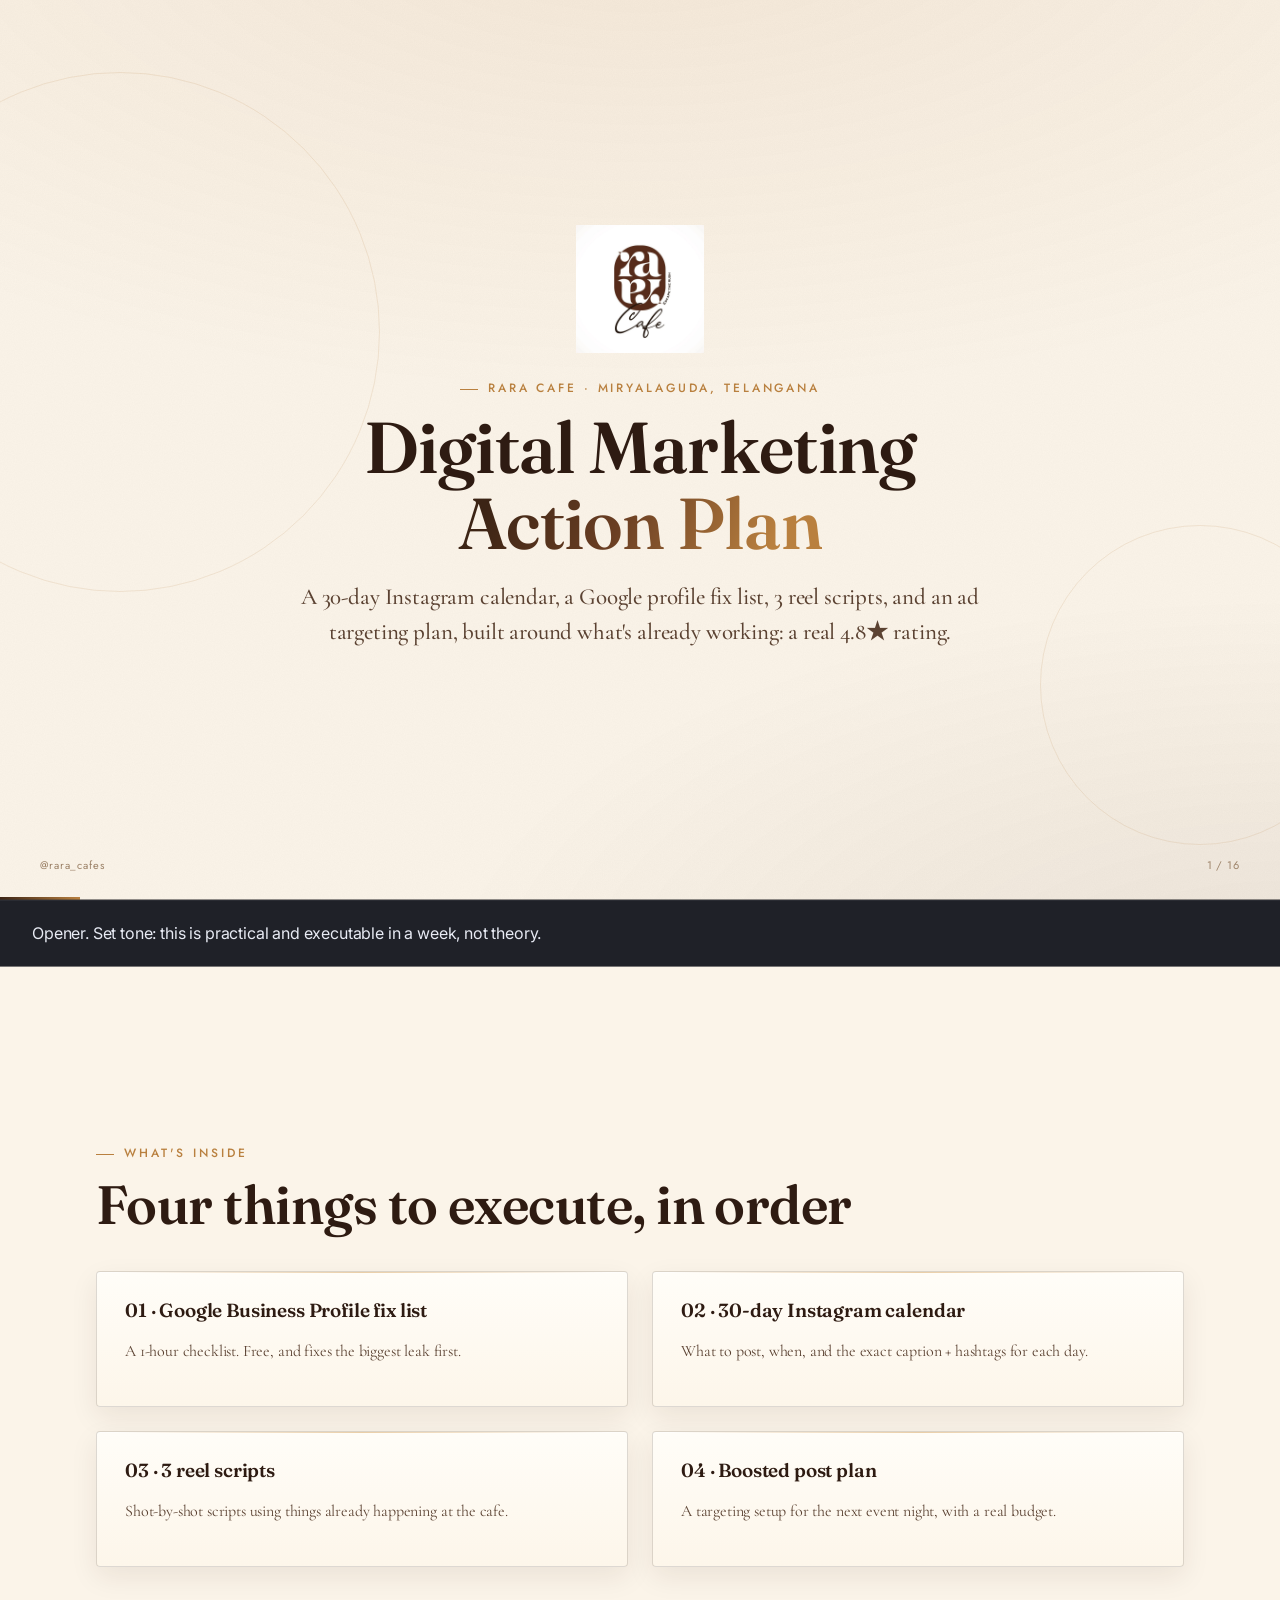
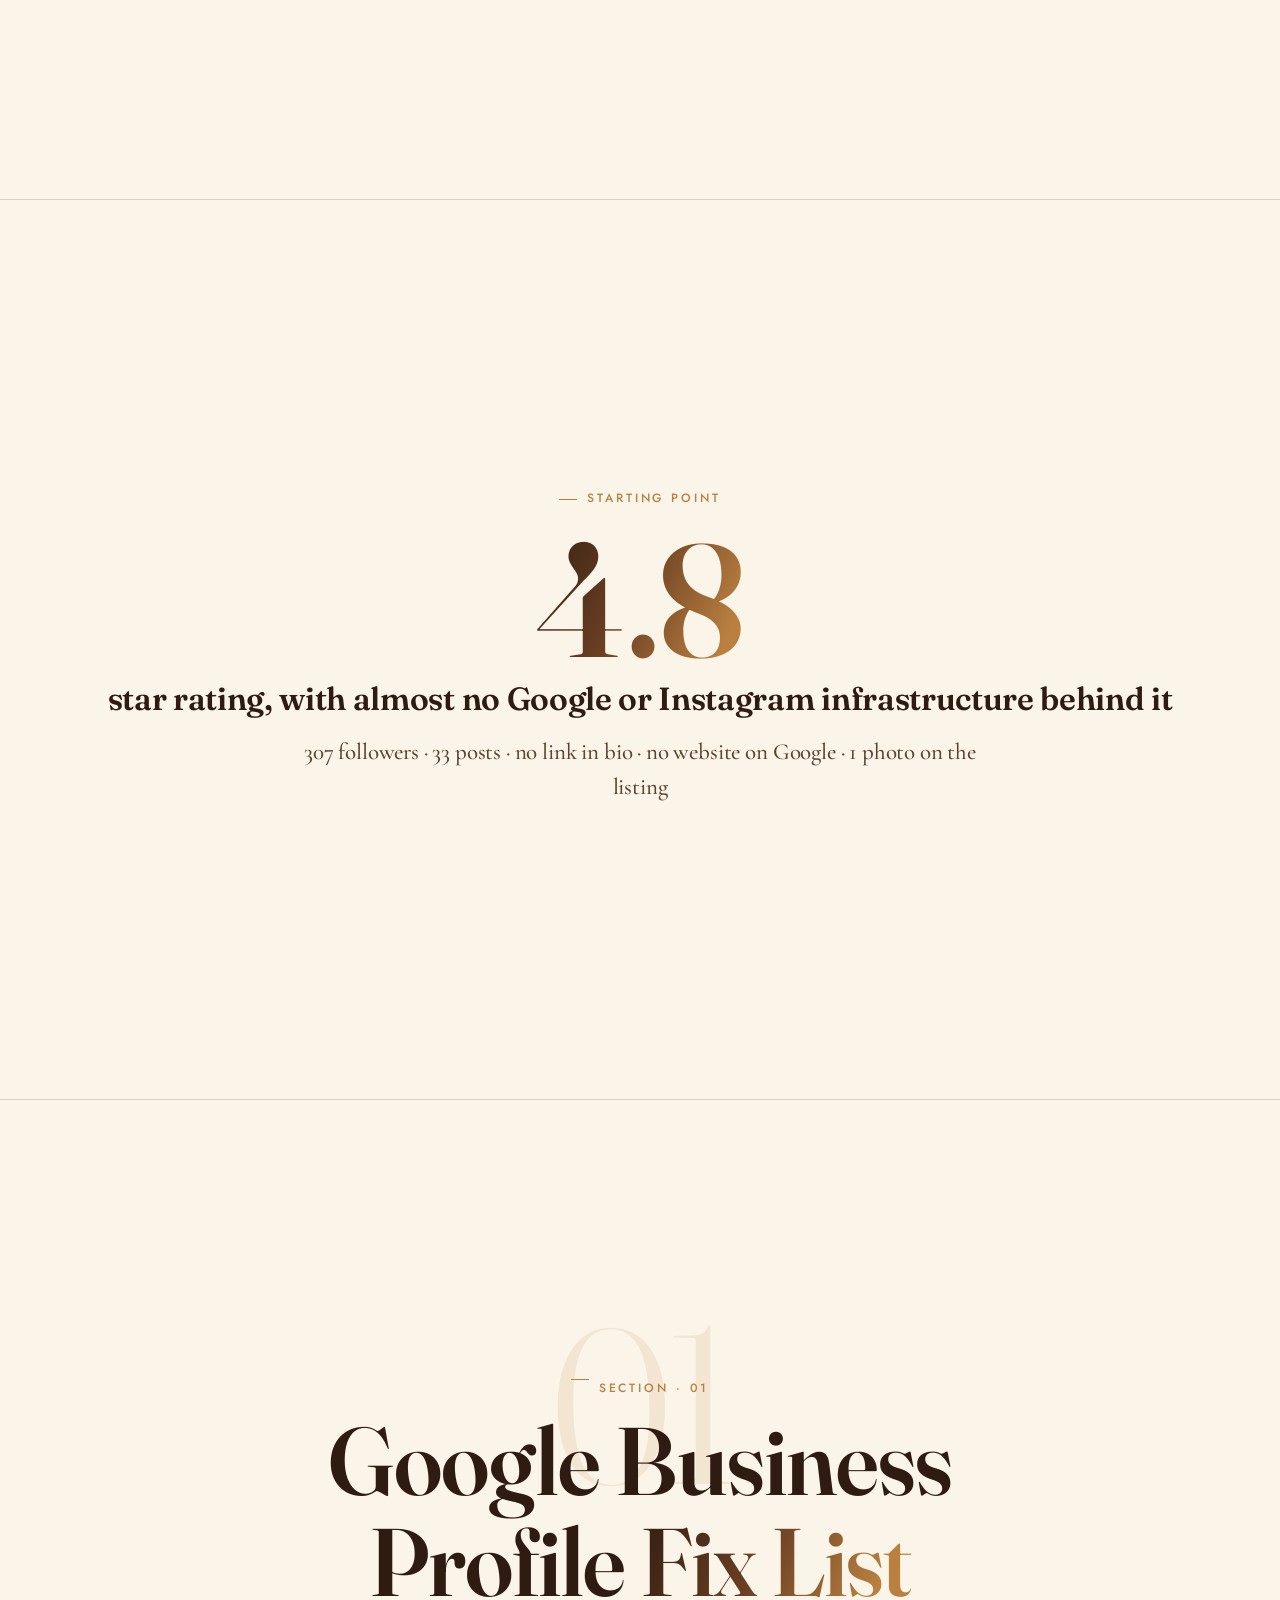
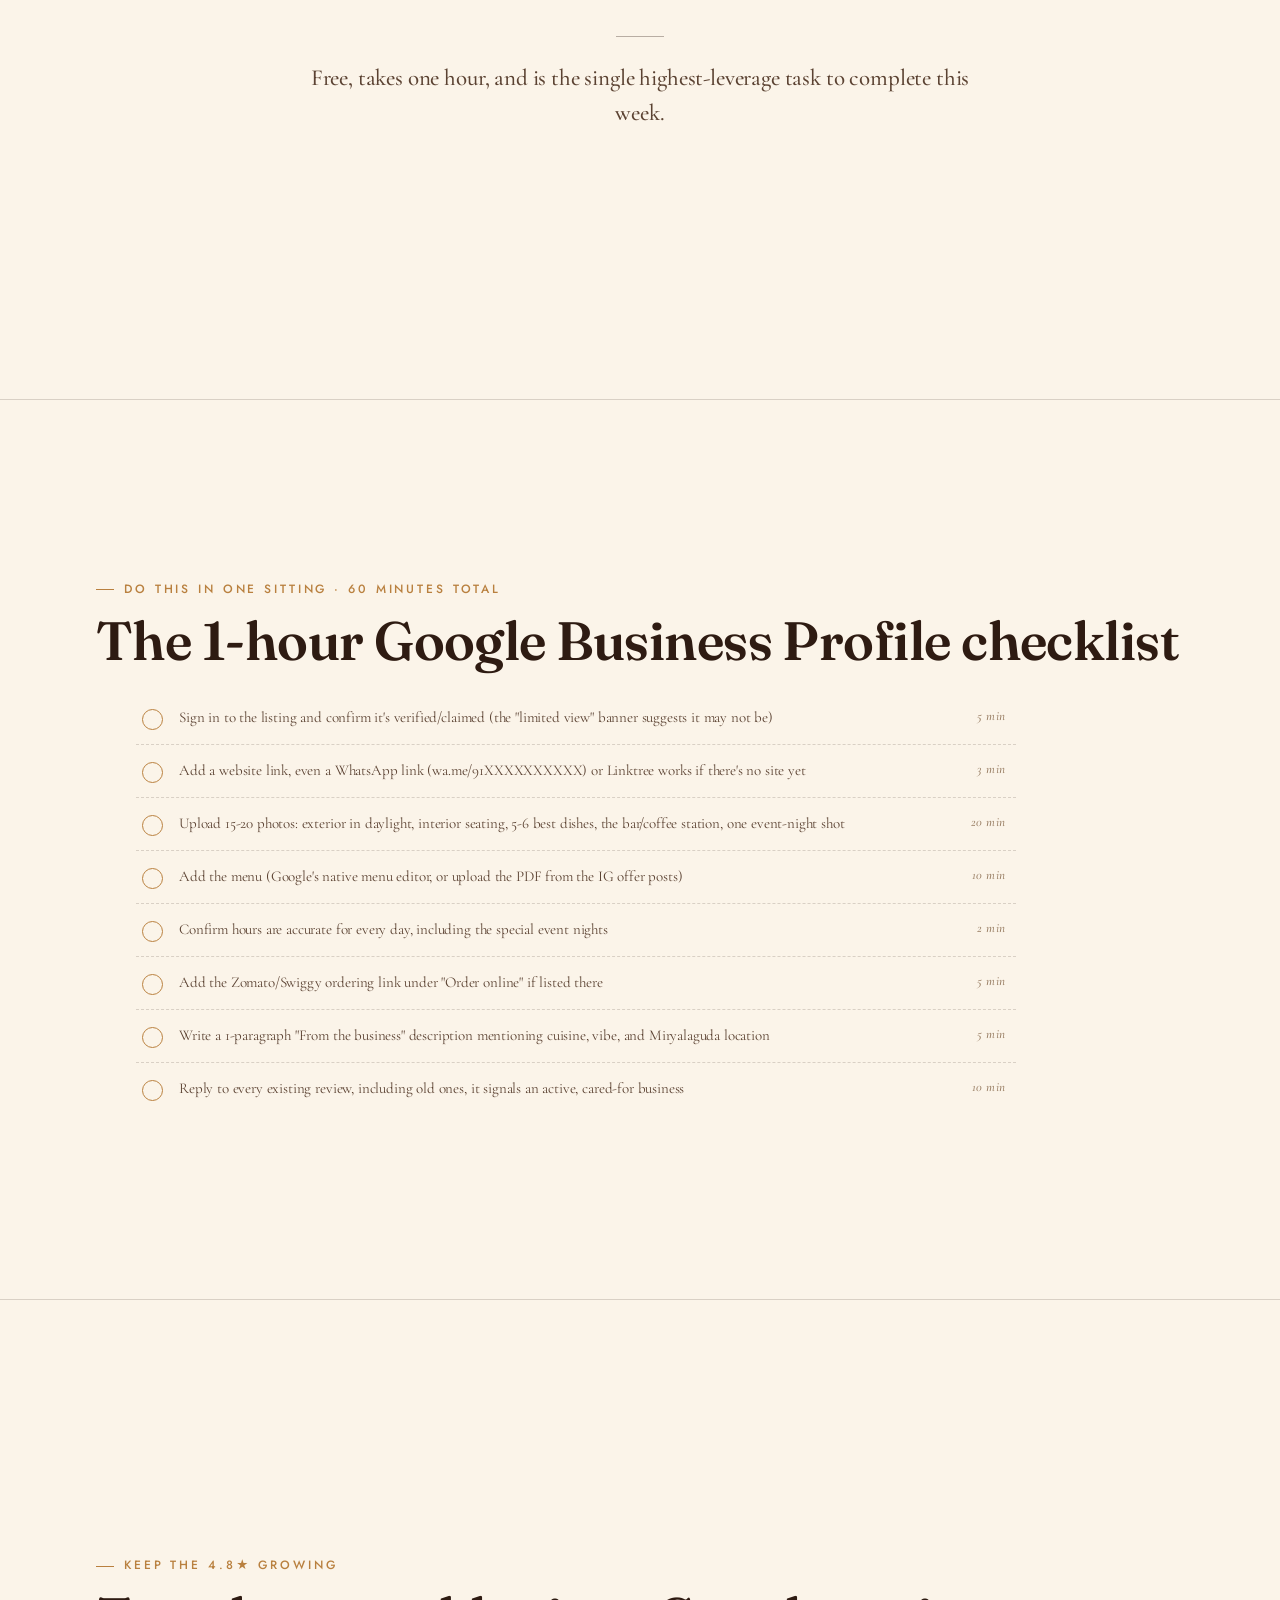
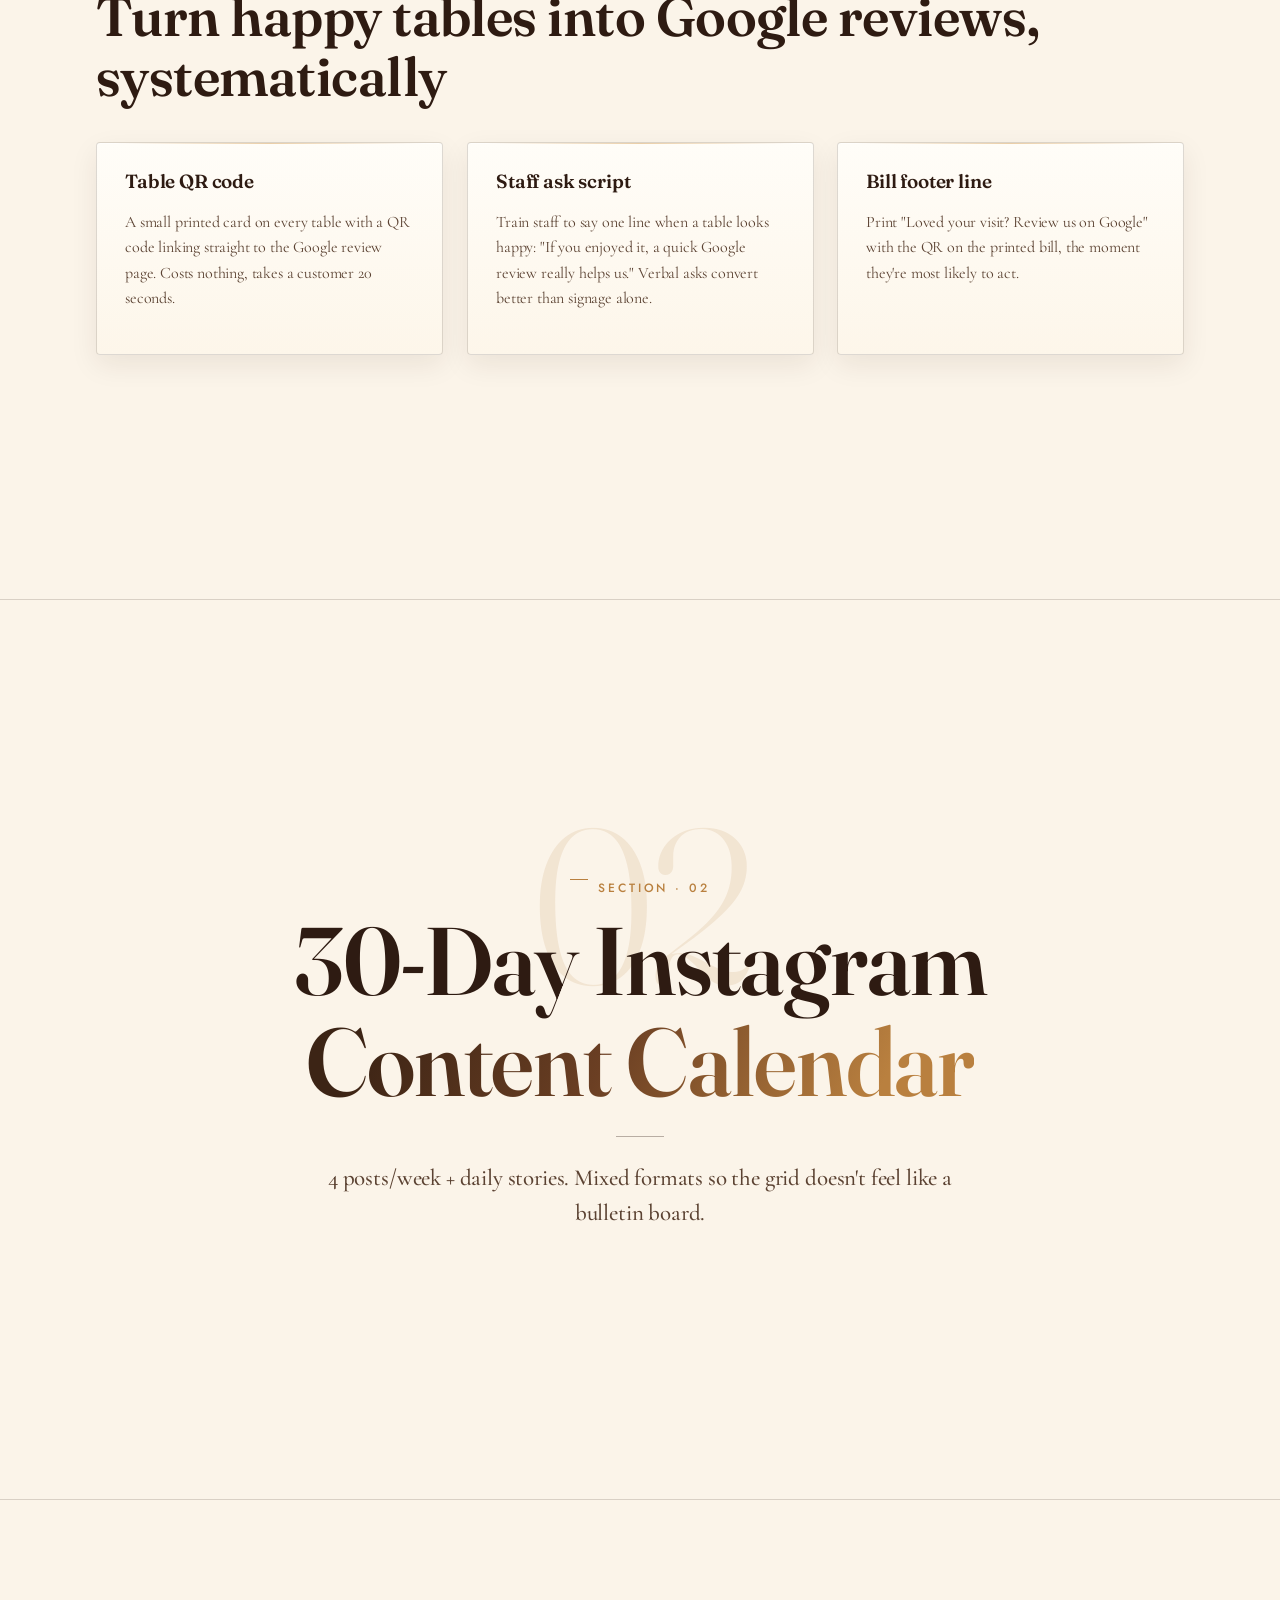
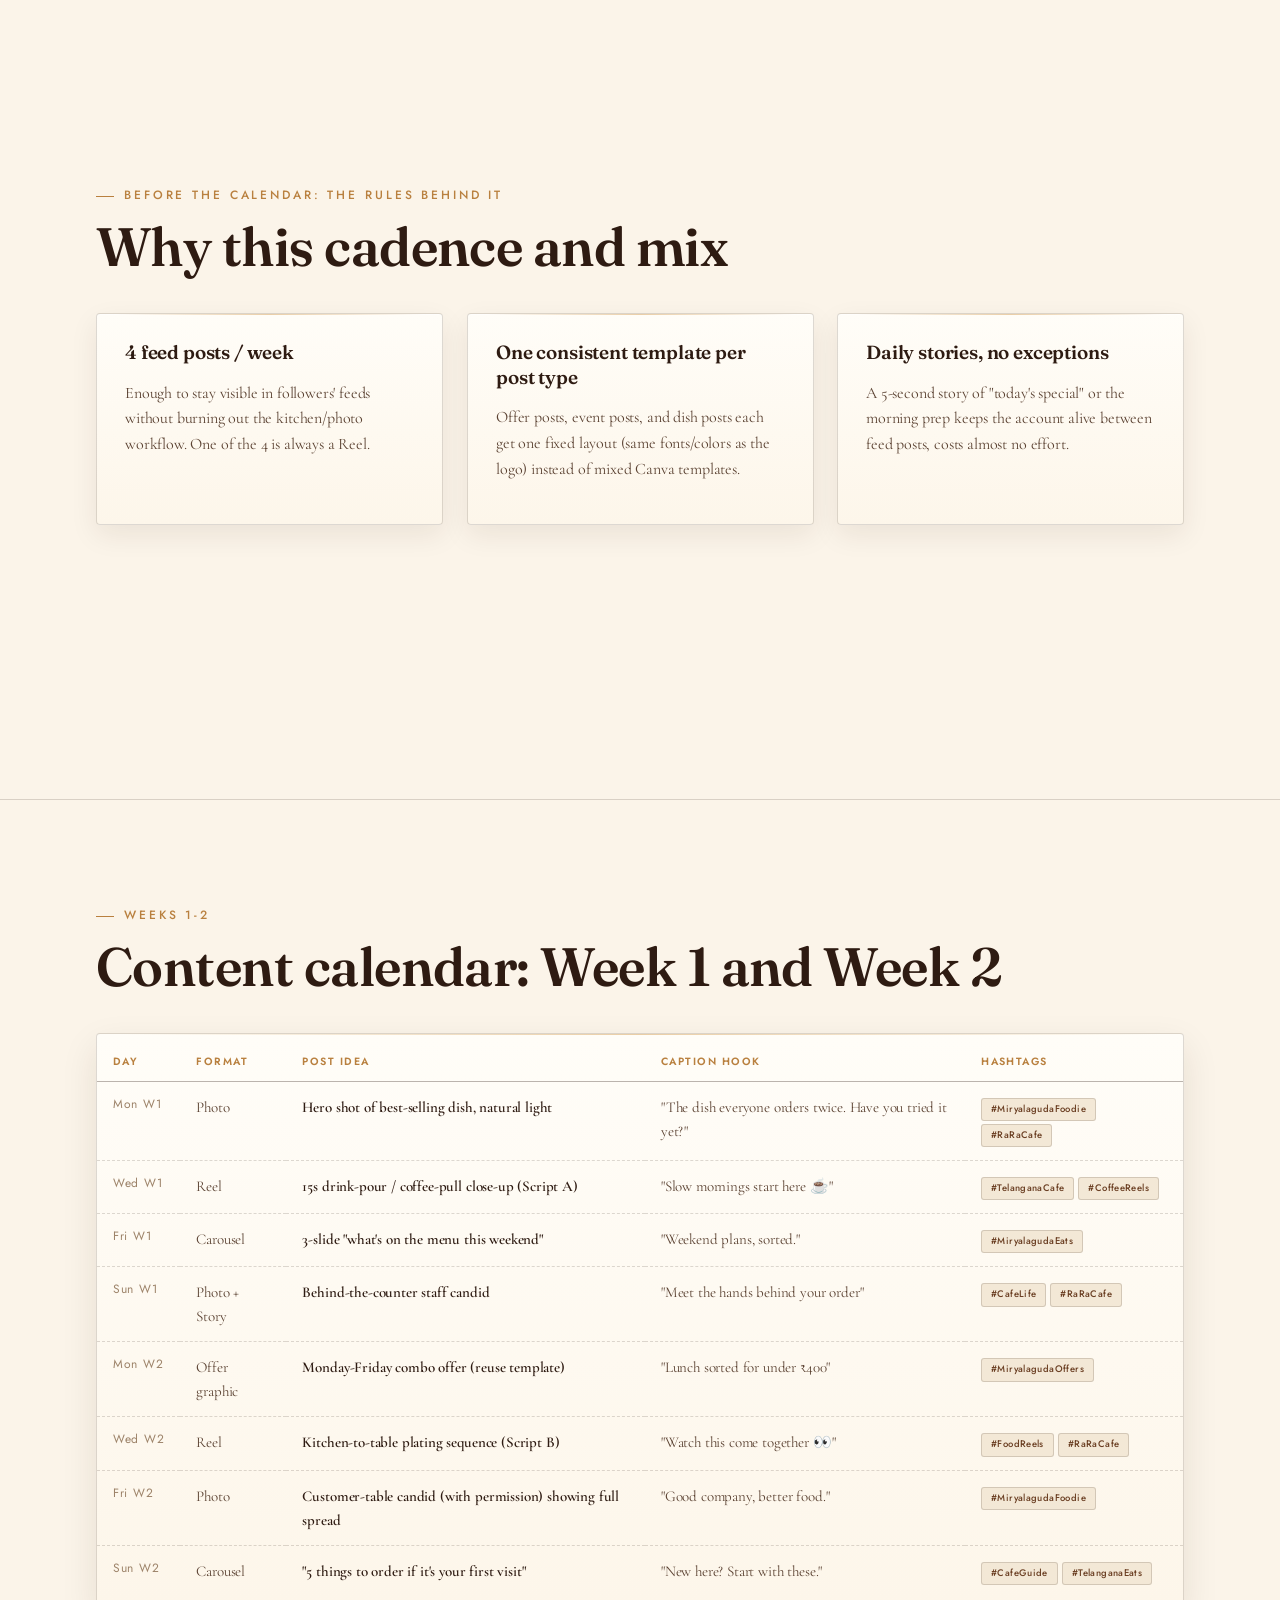
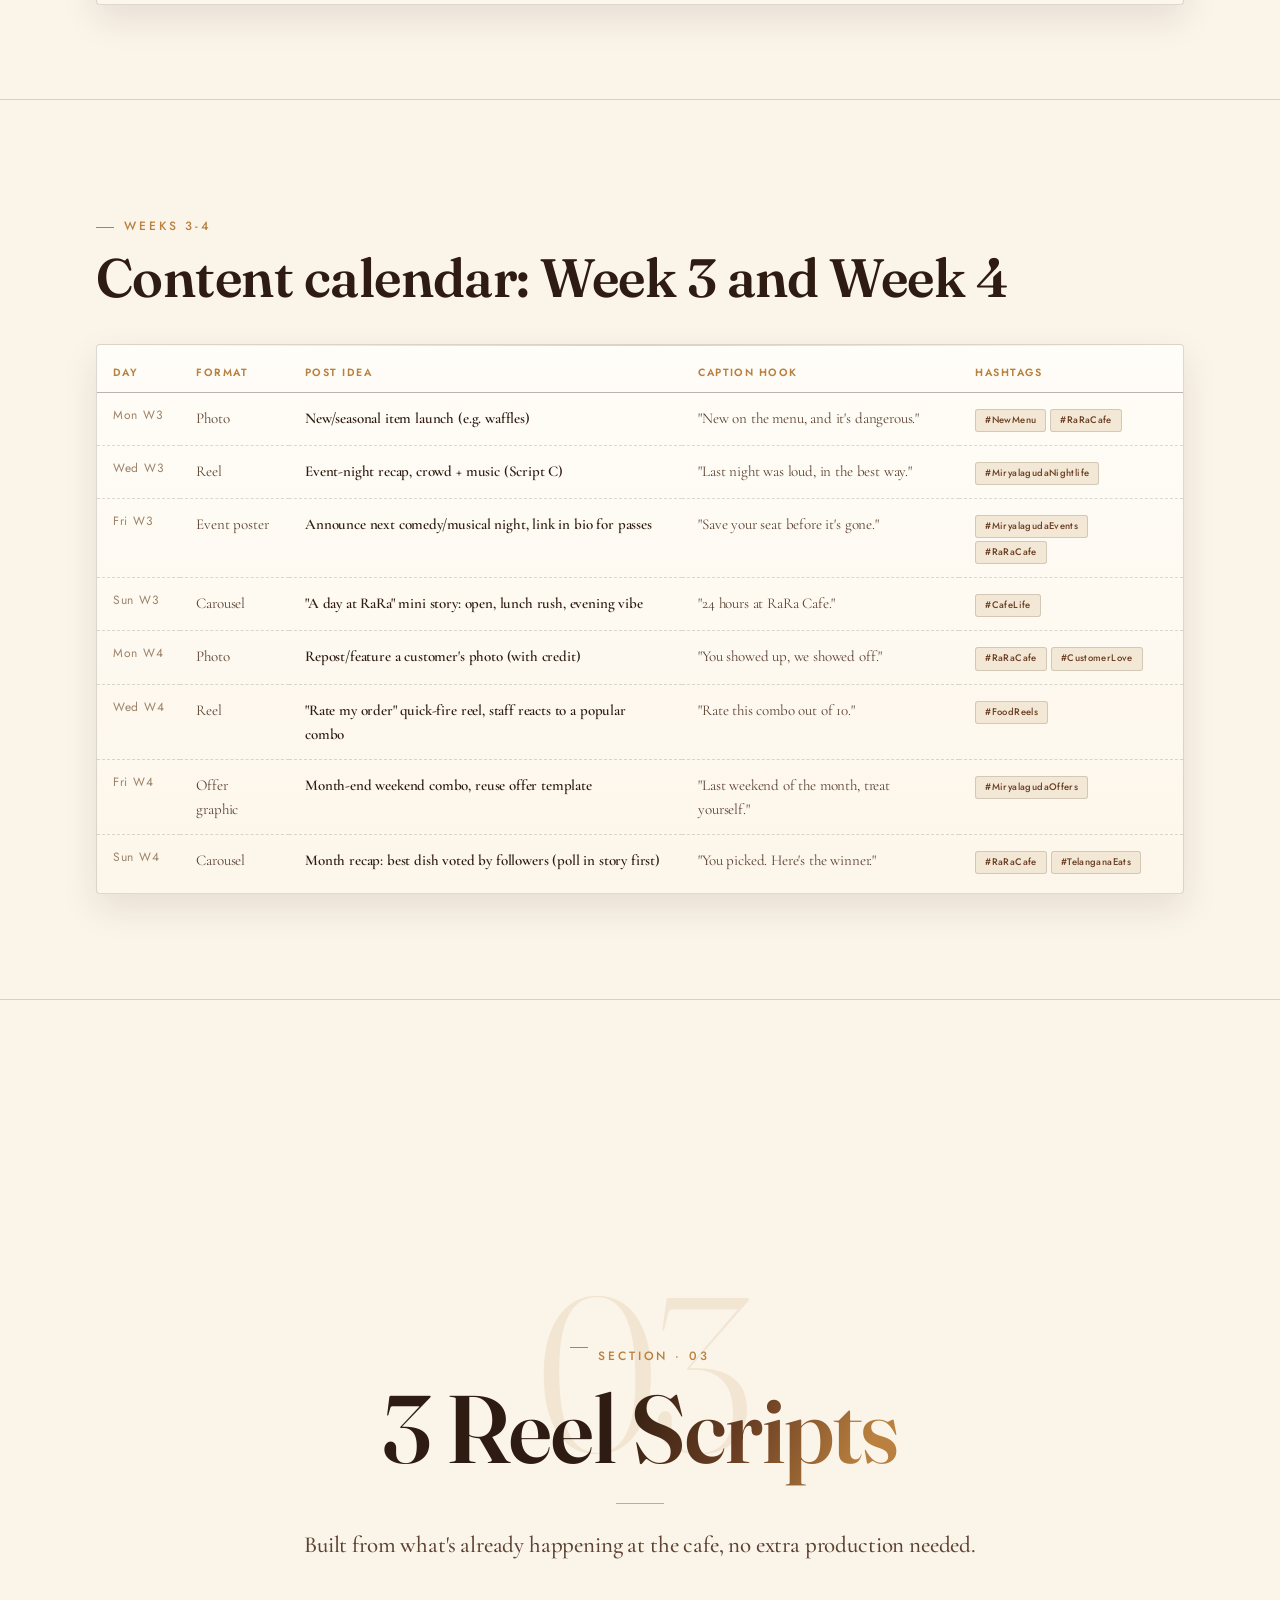
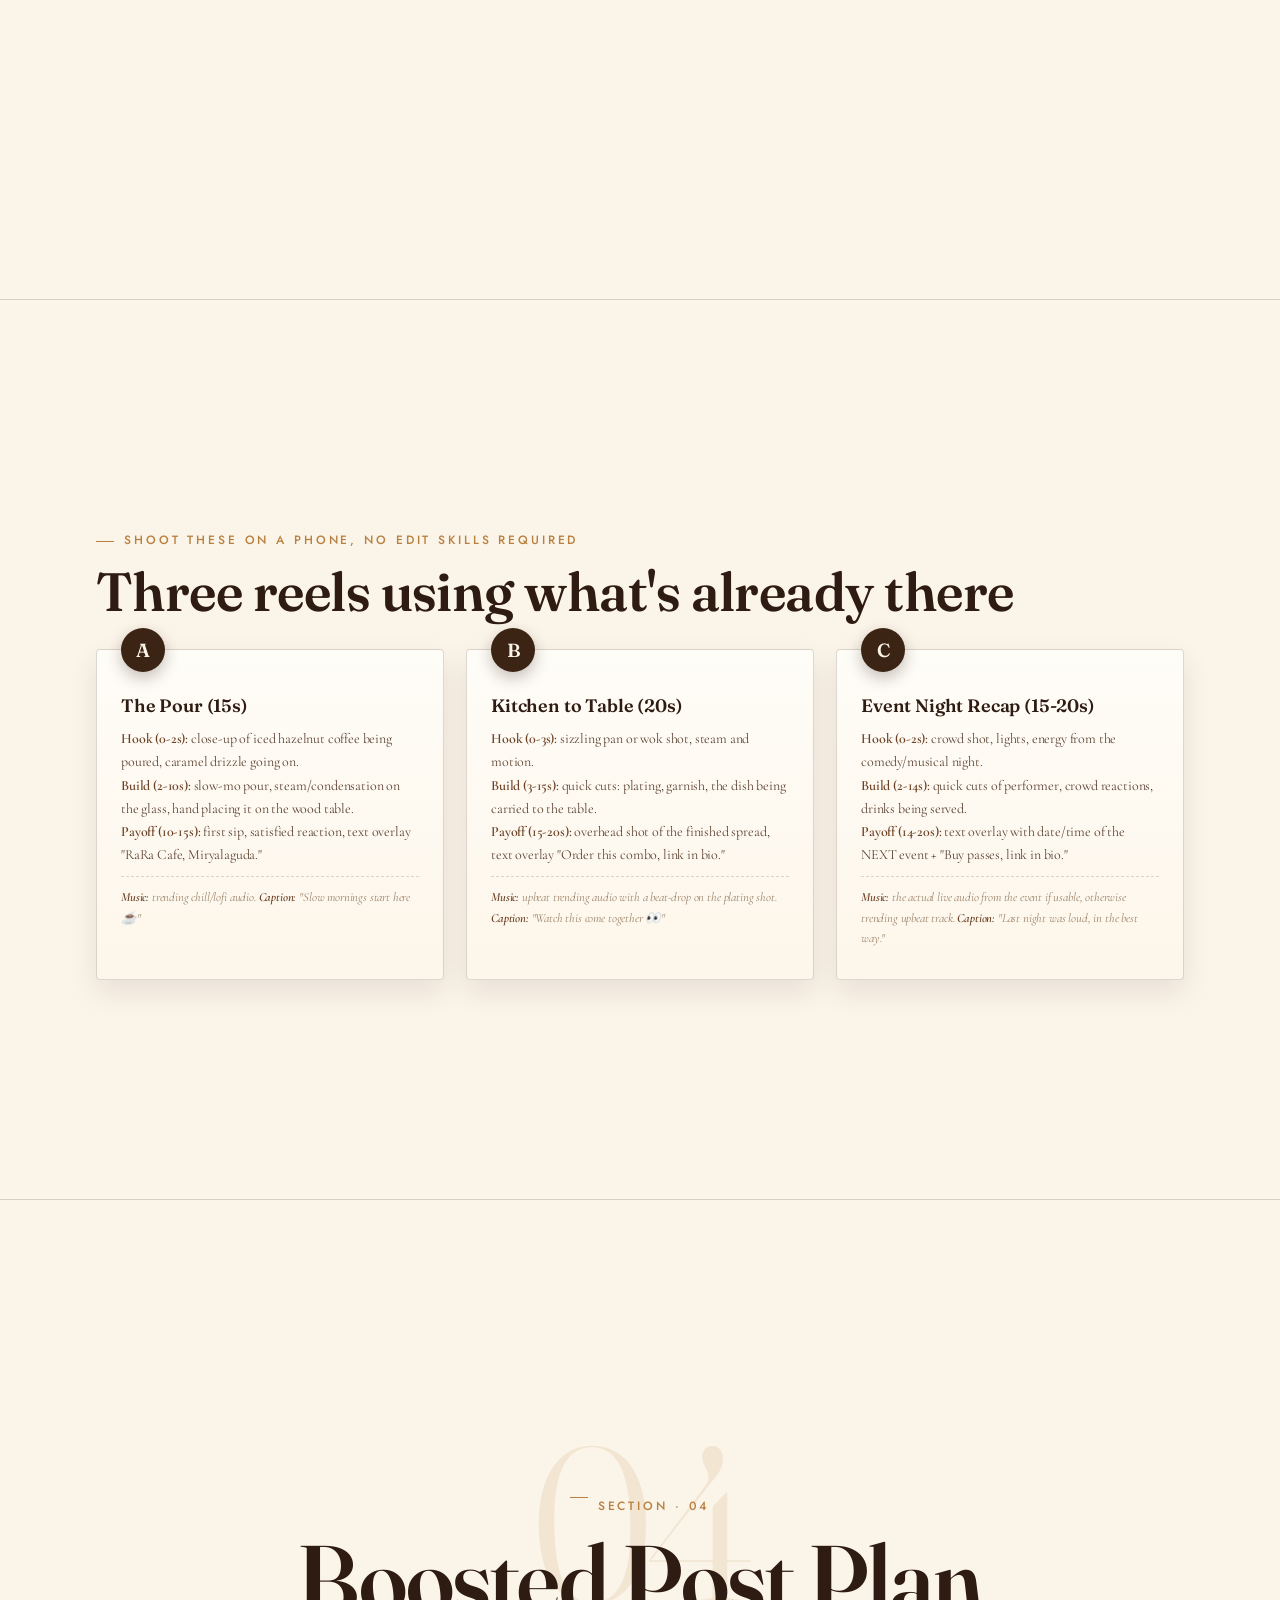
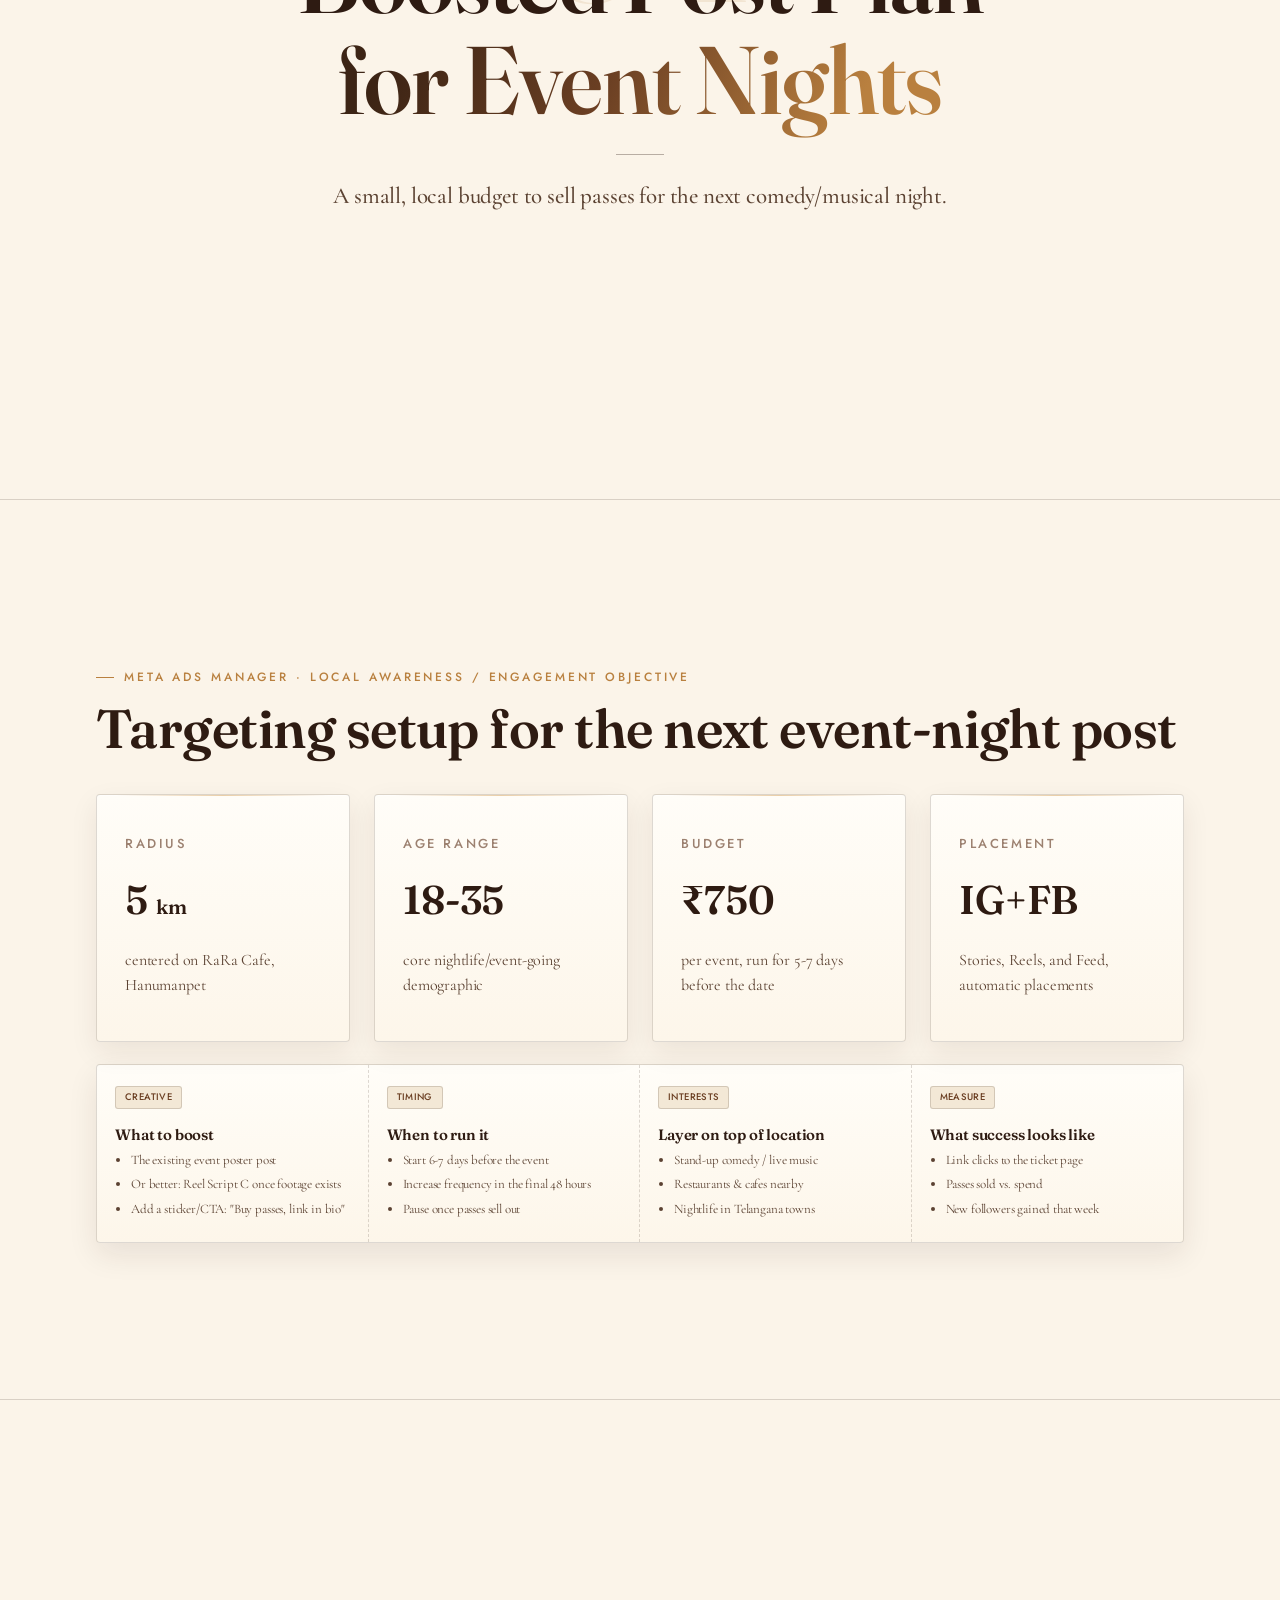
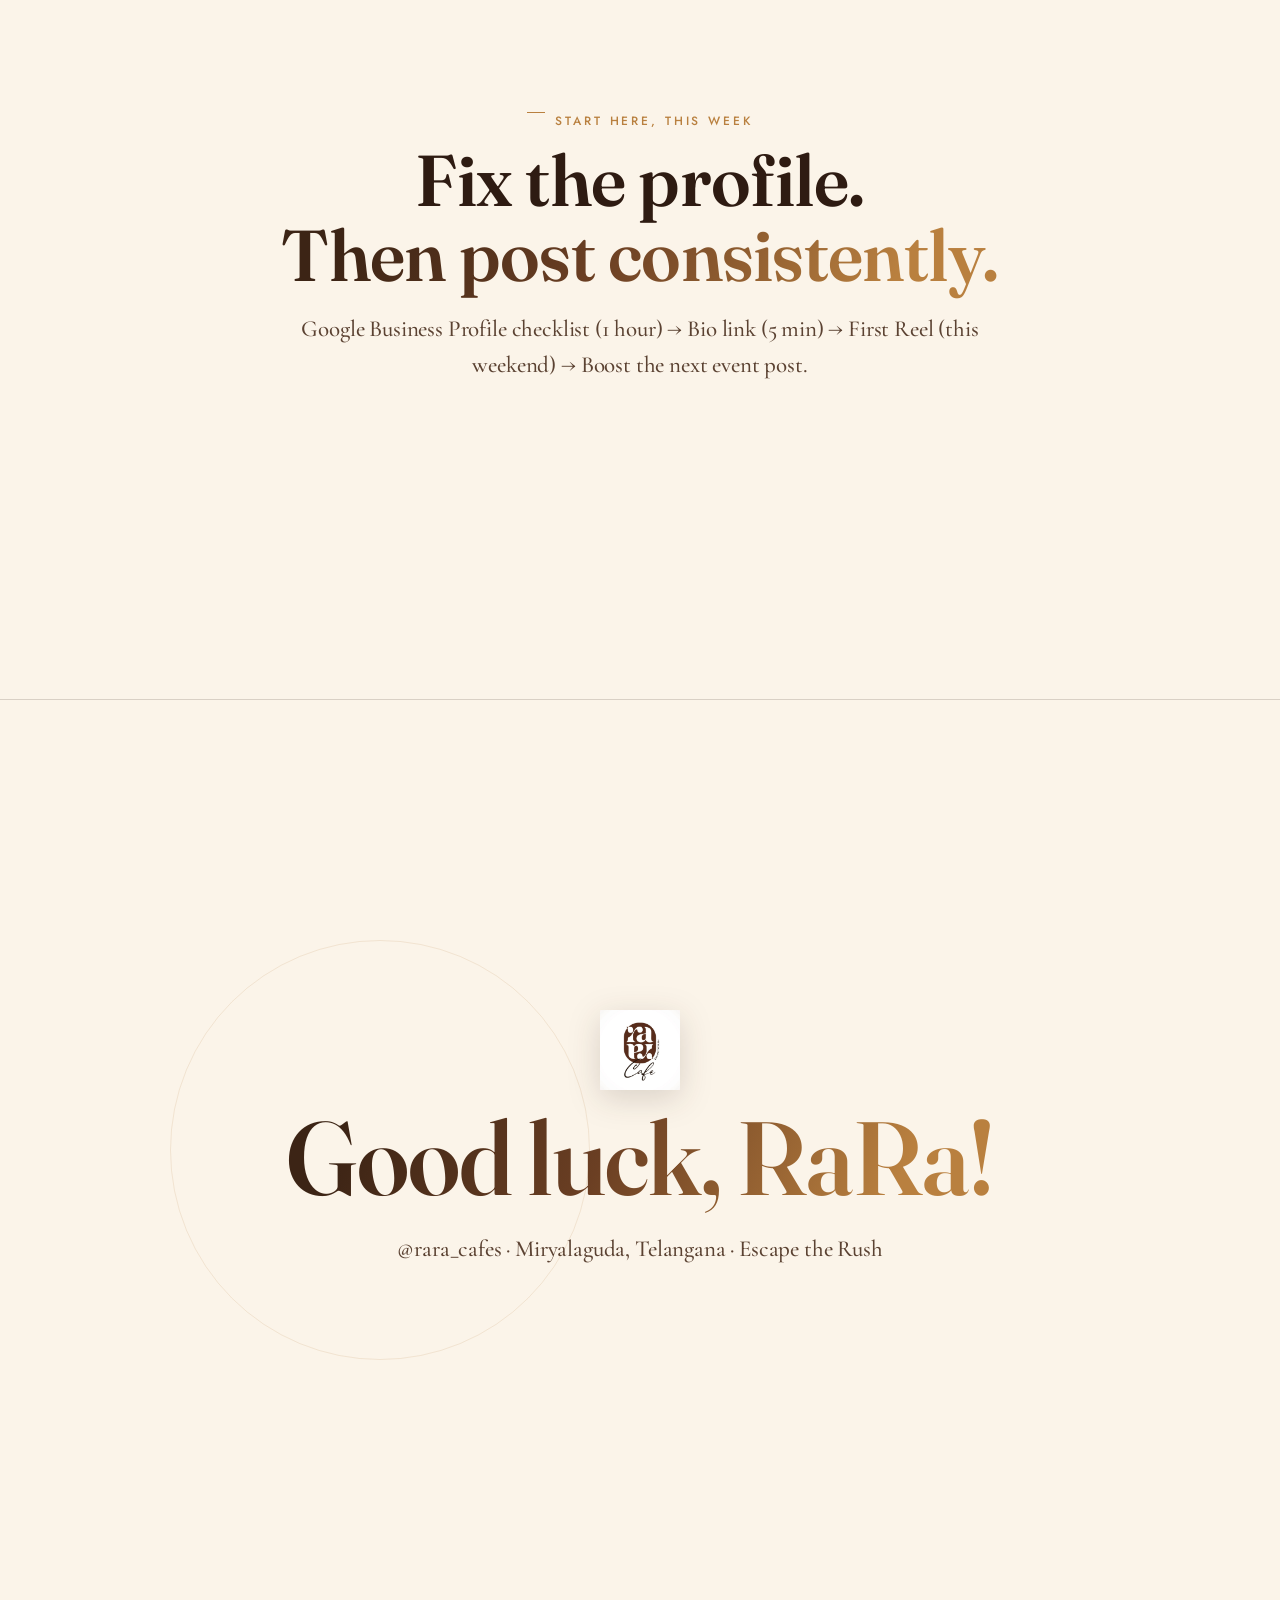
==== commit 82a35bbf: "Redesign RaRa Cafe marketing deck with editorial menu-card aesthetic Adds Fraunces/Cormorant Garamon" ====
--- a/rara-cafe/marketing-plan-deck/index.html
+++ b/rara-cafe/marketing-plan-deck/index.html
@@ -3,44 +3,268 @@
 <head>
 <meta charset="utf-8"><meta name="viewport" content="width=device-width,initial-scale=1">
 <title>RaRa Cafe · Digital Marketing Plan</title>
+<link rel="preconnect" href="https://fonts.googleapis.com">
+<link rel="preconnect" href="https://fonts.gstatic.com" crossorigin>
+<link href="https://fonts.googleapis.com/css2?family=Fraunces:ital,opsz,wght@0,9..144,300;0,9..144,450;0,9..144,600;0,9..144,700;0,9..144,900;1,9..144,500&family=Cormorant+Garamond:ital,wght@0,400;0,500;0,600;1,500&family=Jost:wght@300;400;500;600&display=swap" rel="stylesheet">
 <link rel="stylesheet" href="assets/fonts.css">
 <link rel="stylesheet" href="assets/base.css">
 <link rel="stylesheet" id="theme-link" href="assets/themes/rara-brand.css">
 <link rel="stylesheet" href="assets/animations/animations.css">
 <style>
-.t{width:100%;border-collapse:collapse;font-size:14px}
-.t th,.t td{padding:10px 12px;text-align:left;border-bottom:1px solid var(--border);vertical-align:top}
-.t th{font-size:11px;text-transform:uppercase;letter-spacing:.08em;color:var(--text-3);font-weight:700}
-.t tr:hover td{background:var(--surface-2)}
-.t td.num{font-variant-numeric:tabular-nums;text-align:right}
-.tag{display:inline-block;font-size:10px;padding:2px 8px;border-radius:999px;background:var(--surface-2);color:var(--text-3);margin-right:4px}
-.tag-reel{background:color-mix(in srgb,var(--accent) 18%,var(--surface-2));color:var(--accent)}
-.todo{max-width:900px;margin-top:18px}
-.todo li{list-style:none;display:flex;align-items:flex-start;gap:14px;padding:11px 16px;border-bottom:1px solid var(--border)}
-.todo li .b{flex-shrink:0;width:20px;height:20px;border:2px solid var(--border-strong);border-radius:6px;margin-top:2px}
-.todo li .t{font-size:15px;line-height:1.4}
-.todo li .tag{margin-left:auto;font-size:11px;color:var(--text-3);white-space:nowrap}
-.steps{display:grid;grid-template-columns:repeat(3,1fr);gap:20px;margin-top:20px}
-.step{position:relative;padding:22px 22px 18px;border:1px solid var(--border);border-radius:var(--radius);background:var(--surface);box-shadow:var(--shadow)}
-.step .num{position:absolute;top:-20px;left:20px;width:42px;height:42px;border-radius:50%;background:var(--accent);color:#fff;display:flex;align-items:center;justify-content:center;font-weight:800;font-size:16px;box-shadow:var(--shadow)}
-.step h4{margin:16px 0 6px;font-size:16px}
-.step p{font-size:13px;color:var(--text-2);line-height:1.6;margin:0 0 8px}
-.step .shot{font-size:12px;color:var(--text-3);border-top:1px dashed var(--border);padding-top:8px;margin-top:8px}
-.rm{display:grid;grid-template-columns:repeat(4,1fr);gap:0;margin-top:22px;border:1px solid var(--border);border-radius:var(--radius);overflow:hidden}
-.rm .col{padding:16px 18px;border-right:1px solid var(--border);background:var(--surface)}
+/* ============================================================
+   RARA CAFE — "Escape the Rush" deck
+   Aesthetic: warm editorial menu-card. Aged cream paper, espresso
+   ink, hand-set serif display, ruled menu lines, coffee-ring and
+   steam motifs used as quiet texture rather than decoration.
+   ============================================================ */
+
+:root{
+  --paper:#fbf4e9;
+  --paper-deep:#f3e8d6;
+  --ink:#2e1b12;
+  --ink-soft:#5b4232;
+  --ink-faint:#9c8268;
+  --espresso:#3c2415;
+  --espresso-2:#6b3f23;
+  --caramel:#b9803f;
+  --caramel-light:#dcae6e;
+  --rule:rgba(46,27,18,.16);
+  --rule-strong:rgba(46,27,18,.32);
+  --display:'Fraunces','Playfair Display',Georgia,serif;
+  --serif-body:'Cormorant Garamond','Noto Serif SC',Georgia,serif;
+  --label:'Jost','Inter',sans-serif;
+}
+
+html,body{background:var(--paper)}
+
+/* ---------- Paper texture: grain + vignette + faint rule grid ---------- */
+body{
+  position:relative;
+  font-family:var(--serif-body);
+  color:var(--ink-soft);
+}
+body::before{
+  content:"";
+  position:fixed;inset:0;
+  z-index:0;
+  pointer-events:none;
+  background-image:
+    radial-gradient(ellipse 140% 90% at 50% -10%, rgba(185,128,63,.10), transparent 60%),
+    radial-gradient(ellipse 120% 80% at 100% 110%, rgba(60,36,21,.08), transparent 55%);
+}
+body::after{
+  content:"";
+  position:fixed;inset:0;
+  z-index:0;
+  pointer-events:none;
+  opacity:.5;
+  mix-blend-mode:multiply;
+  background-image:url("data:image/svg+xml;utf8,<svg xmlns='http://www.w3.org/2000/svg' width='180' height='180'><filter id='n'><feTurbulence type='fractalNoise' baseFrequency='0.9' numOctaves='2' stitchTiles='stitch'/><feColorMatrix type='matrix' values='0 0 0 0 0  0 0 0 0 0  0 0 0 0 0  0 0 0 0.04 0'/></filter><rect width='100%' height='100%' filter='url(%23n)'/></svg>");
+}
+.deck{background:transparent;position:relative;z-index:1}
+
+/* ---------- Coffee-ring motif (decorative, behind content) ---------- */
+.ring-deco{position:absolute;border-radius:50%;border:1.5px solid var(--caramel);opacity:.14;pointer-events:none;z-index:0}
+
+/* ---------- Typography overrides ---------- */
+.kicker{
+  font-family:var(--label);font-size:12px;font-weight:500;
+  color:var(--caramel);letter-spacing:.24em;text-transform:uppercase;
+}
+.kicker::before{content:"";display:inline-block;width:18px;height:1px;background:var(--caramel);margin-right:10px;vertical-align:middle}
+.eyebrow{font-family:var(--label);letter-spacing:.2em}
+
+.h1,.h2{font-family:var(--display);color:var(--ink);letter-spacing:-0.01em}
+.h1{font-weight:600;font-optical-sizing:auto}
+.h2{font-weight:600}
+h3,h4{font-family:var(--display);color:var(--ink)}
+.lede{font-family:var(--serif-body);font-size:23px;font-weight:500;color:var(--ink-soft)}
+.dim{color:var(--ink-soft)}
+.dim2{color:var(--ink-faint)}
+.gradient-text{background:linear-gradient(115deg,var(--espresso) 10%,var(--espresso-2) 45%,var(--caramel) 85%);
+  -webkit-background-clip:text;background-clip:text;-webkit-text-fill-color:transparent;color:transparent}
+
+/* hairline rule used as a section accent, replaces the old solid bar */
+.divider-accent{
+  height:auto!important;width:auto!important;background:none!important;
+  display:flex;align-items:center;justify-content:center;gap:10px;
+}
+.divider-accent::before,.divider-accent::after{content:"";width:48px;height:1px;background:var(--rule-strong)}
+.divider-accent::after{display:none}
+
+::selection{background:var(--caramel-light);color:var(--espresso)}
+
+/* ---------- Slide chrome ---------- */
+.deck-footer{color:var(--ink-faint);font-family:var(--label);font-size:11px;letter-spacing:.08em}
+.deck-footer .dim2{color:var(--ink-faint)}
+.slide-number::before,.slide-number::after{font-family:var(--label)}
+.progress-bar > span{background:linear-gradient(90deg,var(--espresso),var(--caramel))}
+
+/* ---------- Cards: printed menu-card treatment ---------- */
+.card{
+  background:linear-gradient(180deg,#fffdf8,#fdf6ea);
+  border:1px solid var(--rule);
+  box-shadow:0 1px 0 rgba(255,255,255,.6) inset, 0 10px 28px rgba(46,27,18,.08);
+  border-radius:4px;
+  position:relative;
+}
+.card::before{
+  content:"";position:absolute;left:18px;right:18px;top:0;height:1px;
+  background:linear-gradient(90deg,transparent,var(--caramel-light),transparent);opacity:.6;
+}
+.card h4{font-size:19px;margin-bottom:8px}
+
+/* ---------- Logo ---------- */
+.logo-mark{display:block;margin:0 auto 26px;height:128px;width:auto;filter:drop-shadow(0 10px 22px rgba(46,27,18,.18))}
+.logo-mark-sm{display:block;margin:0 auto 16px;height:80px;width:auto;filter:drop-shadow(0 8px 16px rgba(46,27,18,.16))}
+
+/* ---------- Section dividers: big asymmetric numeral ---------- */
+.sec-wrap{position:relative;max-width:880px;margin:0 auto;text-align:center}
+.sec-num{
+  position:absolute;top:-72px;left:50%;transform:translateX(-50%);
+  font-family:var(--display);font-weight:300;font-size:220px;line-height:1;
+  color:var(--caramel);opacity:.13;letter-spacing:-0.04em;z-index:0;
+  pointer-events:none;user-select:none;
+}
+@media (max-width:900px){.sec-num{font-size:130px;top:-40px}}
+
+/* ---------- Tables → printed menu listing ---------- */
+.menu-card{
+  background:linear-gradient(180deg,#fffdf8,#fdf6ea);
+  border:1px solid var(--rule);
+  border-radius:4px;
+  box-shadow:0 14px 36px rgba(46,27,18,.10);
+  padding:6px 0;
+  position:relative;
+}
+.menu-card::before{
+  content:"";position:absolute;left:22px;right:22px;top:0;height:1px;
+  background:linear-gradient(90deg,transparent,var(--caramel-light),transparent);opacity:.6;
+}
+.t{width:100%;border-collapse:collapse;font-family:var(--serif-body);font-size:15px}
+.t thead th{
+  font-family:var(--label);font-size:10.5px;text-transform:uppercase;letter-spacing:.14em;
+  color:var(--caramel);font-weight:600;text-align:left;padding:14px 16px 10px;
+  border-bottom:1px solid var(--rule-strong);background:transparent;
+}
+.t td{padding:13px 16px;border-bottom:1px dashed var(--rule);vertical-align:top;color:var(--ink-soft)}
+.t td:first-child{font-family:var(--label);font-size:12px;letter-spacing:.06em;color:var(--ink-faint);white-space:nowrap}
+.t tbody tr:last-child td{border-bottom:none}
+.t tbody tr:hover td{background:rgba(185,128,63,.06)}
+.t td:nth-child(3){font-weight:600;color:var(--ink)}
+.tag{
+  display:inline-block;font-family:var(--label);font-size:9.5px;font-weight:500;
+  padding:3px 9px;border-radius:3px;background:var(--paper-deep);color:var(--espresso-2);
+  margin-right:4px;letter-spacing:.04em;border:1px solid var(--rule);
+}
+
+/* ---------- Checklist → ticket stubs ---------- */
+.todo{max-width:920px;margin-top:18px}
+.todo li{
+  list-style:none;display:flex;align-items:flex-start;gap:16px;
+  padding:14px 6px;border-bottom:1px dashed var(--rule);
+  font-family:var(--serif-body);font-size:16px;
+}
+.todo li:last-child{border-bottom:none}
+.todo li .b{
+  flex-shrink:0;width:21px;height:21px;margin-top:3px;
+  border:1.5px solid var(--caramel);border-radius:50%;
+  position:relative;
+}
+.todo li .b::after{
+  content:"";position:absolute;inset:4px;border-radius:50%;
+  background:var(--caramel);opacity:0;transition:opacity .2s;
+}
+.todo li .t{color:var(--ink-soft);line-height:1.5}
+.todo li .tag{
+  margin-left:auto;background:transparent;border:none;color:var(--ink-faint);
+  font-style:italic;font-family:var(--serif-body);font-size:13px;white-space:nowrap;padding:0;
+}
+
+/* ---------- Reel script steps → recipe cards ---------- */
+.steps{display:grid;grid-template-columns:repeat(3,1fr);gap:22px;margin-top:24px}
+.step{
+  position:relative;padding:30px 24px 20px;
+  background:linear-gradient(180deg,#fffdf8,#fdf6ea);
+  border:1px solid var(--rule);border-radius:4px;
+  box-shadow:0 12px 30px rgba(46,27,18,.09);
+}
+.step .num{
+  position:absolute;top:-22px;left:24px;width:44px;height:44px;
+  border-radius:50%;background:var(--espresso);color:var(--paper);
+  display:flex;align-items:center;justify-content:center;
+  font-family:var(--display);font-weight:600;font-size:19px;
+  box-shadow:0 6px 16px rgba(46,27,18,.28);
+}
+.step h4{font-size:18px;margin:14px 0 10px;color:var(--ink)}
+.step p{font-size:14px;color:var(--ink-soft);line-height:1.65;margin:0 0 10px;font-family:var(--serif-body)}
+.step p b{color:var(--espresso-2);font-weight:600}
+.step .shot{font-size:12.5px;color:var(--ink-faint);border-top:1px dashed var(--rule);padding-top:10px;margin-top:10px;font-style:italic}
+
+/* ---------- Targeting plan: ledger rows ---------- */
+.rm{display:grid;grid-template-columns:repeat(4,1fr);gap:0;margin-top:22px;
+  border:1px solid var(--rule);border-radius:4px;overflow:hidden;
+  background:linear-gradient(180deg,#fffdf8,#fdf6ea);box-shadow:0 12px 30px rgba(46,27,18,.09)}
+.rm .col{padding:18px 18px;border-right:1px dashed var(--rule)}
 .rm .col:last-child{border-right:none}
-.rm .col .tag{display:inline-block;padding:3px 10px;border-radius:999px;font-size:10px;background:var(--surface-2);color:var(--text-2);margin-bottom:8px}
-.rm h4{font-size:14px;margin:6px 0 4px}
-.rm ul{padding-left:16px;margin:6px 0 0;font-size:12px;color:var(--text-2)}
-.rm li{margin-bottom:4px;line-height:1.45}
-.budget-card{border:1px solid var(--border);border-radius:var(--radius);padding:18px 20px;background:var(--surface);box-shadow:var(--shadow)}
-.budget-card h4{margin:0 0 6px;font-size:14px;color:var(--text-3);text-transform:uppercase;letter-spacing:.06em}
-.budget-card .big{font-size:34px;font-weight:800}
-small.cap{font-size:12px;color:var(--text-3)}
+.rm .col .tag{display:inline-block;margin-bottom:10px}
+.rm h4{font-size:15px;margin:6px 0 6px;color:var(--ink)}
+.rm ul{padding-left:16px;margin:6px 0 0;font-size:13px;color:var(--ink-soft);font-family:var(--serif-body)}
+.rm li{margin-bottom:5px;line-height:1.5}
+
+small.cap{font-size:12px;color:var(--ink-faint)}
 .slide h2.h2{margin-bottom:4px}
 .slide .lede{margin-top:4px}
-.logo-mark{display:block;margin:0 auto 28px;height:140px;width:auto}
-.logo-mark-sm{display:block;margin:0 auto 18px;height:88px;width:auto}
+
+/* ---------- Entrance choreography (first paint only) ---------- */
+@keyframes rara-rise{from{opacity:0;transform:translateY(22px)}to{opacity:1;transform:translateY(0)}}
+.rara-in{animation:rara-rise .8s cubic-bezier(.16,1,.3,1) both}
+
+/* ============================================================
+   Mobile / small-screen responsive overrides
+   ============================================================ */
+@media (max-width: 900px){
+  .slide{padding:36px 22px;overflow-y:auto;-webkit-overflow-scrolling:touch}
+  .h1{font-size:40px!important;line-height:1.16}
+  .h2{font-size:29px!important}
+  h3{font-size:22px}
+  .lede{font-size:17px;max-width:100%}
+  .kicker{font-size:11px}
+  .logo-mark{height:84px;margin-bottom:16px}
+  .logo-mark-sm{height:56px}
+  .grid.g2,.grid.g3,.grid.g4{grid-template-columns:1fr!important;gap:14px!important}
+  .steps{grid-template-columns:1fr!important;gap:30px!important}
+  .rm{grid-template-columns:1fr!important}
+  .rm .col{border-right:none!important;border-bottom:1px dashed var(--rule)}
+  .rm .col:last-child{border-bottom:none}
+  .t{font-size:13px}
+  .t td,.t th{padding:10px 10px}
+  .menu-card{overflow-x:auto}
+  div[style*="font-size:160px"]{font-size:88px!important}
+  div[style*="font-size:96px"]{font-size:42px!important}
+  div[style*="font-size:120px"]{font-size:56px!important}
+  div[style*="font-size:140px"]{font-size:64px!important}
+  div[style*="font-size:40px"]{font-size:28px!important}
+  .deck-footer{font-size:11px}
+  .sec-num{font-size:110px}
+}
+@media (max-width: 480px){
+  .h1{font-size:32px!important}
+  .h2{font-size:24px!important}
+  .lede{font-size:15px}
+  div[style*="font-size:160px"]{font-size:64px!important}
+  div[style*="font-size:96px"]{font-size:32px!important}
+  .sec-num{font-size:84px}
+}
+
+/* ============================================================
+   Scroll/swipe mode — critical layout is also forced via inline
+   JS styles below (always wins over any stylesheet rule); these
+   rules are the same-paint-frame fallback.
+   ============================================================ */
+body.scroll-mode{overflow-y:auto;overflow-x:hidden;scroll-snap-type:y proximity}
+body.scroll-mode .slide{scroll-snap-align:start;border-bottom:1px solid var(--rule)}
+body.scroll-mode .slide:last-child{border-bottom:none}
 </style>
 </head>
 <body data-themes="rara-brand,sunset-warm,soft-pastel,japanese-minimal" data-theme-base="assets/themes/">
@@ -48,7 +272,9 @@
 
   <!-- 1. Cover -->
   <section class="slide center tc" data-title="Cover">
-    <div>
+    <div class="ring-deco" style="width:520px;height:520px;top:8%;left:-140px"></div>
+    <div class="ring-deco" style="width:320px;height:320px;bottom:6%;right:-80px"></div>
+    <div style="position:relative;z-index:1">
       <img class="logo-mark anim-fade-down" data-anim="fade-down" src="img/rara-cafe-logo.jpg" alt="RaRa Cafe logo">
       <p class="kicker anim-fade-down" data-anim="fade-down">RaRa Cafe · Miryalaguda, Telangana</p>
       <h1 class="h1 anim-fade-up" data-anim="fade-up">Digital Marketing<br><span class="gradient-text">Action Plan</span></h1>
@@ -63,7 +289,7 @@
     <p class="kicker">What's inside</p>
     <h2 class="h2">Four things to execute, in order</h2>
     <div class="grid g2 mt-l anim-stagger-list" data-anim-target>
-      <div class="card"><h4>01 · Google Business Profile fix list</h4><p class="dim">A 1-hour checklist. Do this first, it's free and fixes the biggest leak.</p></div>
+      <div class="card"><h4>01 · Google Business Profile fix list</h4><p class="dim">A 1-hour checklist. Free, and fixes the biggest leak first.</p></div>
       <div class="card"><h4>02 · 30-day Instagram calendar</h4><p class="dim">What to post, when, and the exact caption + hashtags for each day.</p></div>
       <div class="card"><h4>03 · 3 reel scripts</h4><p class="dim">Shot-by-shot scripts using things already happening at the cafe.</p></div>
       <div class="card"><h4>04 · Boosted post plan</h4><p class="dim">A targeting setup for the next event night, with a real budget.</p></div>
@@ -74,7 +300,7 @@
   <section class="slide center tc" data-title="Where we start">
     <div>
       <p class="kicker">Starting point</p>
-      <div style="font-size:160px;font-weight:900;line-height:1"><span class="gradient-text">4.8</span></div>
+      <div style="font-size:160px;font-weight:600;line-height:1;font-family:var(--display)"><span class="gradient-text">4.8</span></div>
       <h3>star rating, with almost no Google or Instagram infrastructure behind it</h3>
       <p class="lede" style="margin:16px auto">307 followers · 33 posts · no link in bio · no website on Google · 1 photo on the listing</p>
     </div>
@@ -83,11 +309,12 @@
 
   <!-- 4. Section divider: GBP -->
   <section class="slide tc center" data-title="Section 01">
-    <div style="max-width:780px;margin:0 auto">
-      <p class="kicker anim-fade-down" data-anim="fade-down">Section · 01</p>
-      <h1 class="h1 anim-rise-in" data-anim="rise-in" style="font-size:96px">Google Business<br>Profile <span class="gradient-text">Fix List</span></h1>
+    <div class="sec-wrap">
+      <span class="sec-num">01</span>
+      <p class="kicker anim-fade-down" data-anim="fade-down" style="justify-content:center;display:flex">Section · 01</p>
+      <h1 class="h1 anim-rise-in" data-anim="rise-in" style="font-size:96px;position:relative">Google Business<br>Profile <span class="gradient-text">Fix List</span></h1>
       <div class="divider-accent" style="margin:24px auto"></div>
-      <p class="lede" style="margin:0 auto">Free, takes one hour, and is the single highest-leverage thing your friend can do this week.</p>
+      <p class="lede" style="margin:0 auto">Free, takes one hour, and is the single highest-leverage task to complete this week.</p>
     </div>
   </section>
 
@@ -121,9 +348,10 @@
 
   <!-- 7. Section divider: Calendar -->
   <section class="slide tc center" data-title="Section 02">
-    <div style="max-width:820px;margin:0 auto">
-      <p class="kicker anim-fade-down" data-anim="fade-down">Section · 02</p>
-      <h1 class="h1 anim-rise-in" data-anim="rise-in" style="font-size:96px">30-Day Instagram<br><span class="gradient-text">Content Calendar</span></h1>
+    <div class="sec-wrap" style="max-width:820px">
+      <span class="sec-num">02</span>
+      <p class="kicker anim-fade-down" data-anim="fade-down" style="justify-content:center;display:flex">Section · 02</p>
+      <h1 class="h1 anim-rise-in" data-anim="rise-in" style="font-size:96px;position:relative">30-Day Instagram<br><span class="gradient-text">Content Calendar</span></h1>
       <div class="divider-accent" style="margin:24px auto"></div>
       <p class="lede" style="margin:0 auto">4 posts/week + daily stories. Mixed formats so the grid doesn't feel like a bulletin board.</p>
     </div>
@@ -144,7 +372,7 @@
   <section class="slide" data-title="Calendar Week 1-2">
     <p class="kicker">Weeks 1-2</p>
     <h2 class="h2">Content calendar: Week 1 and Week 2</h2>
-    <div class="card mt-l" style="padding:4px 12px">
+    <div class="menu-card mt-l">
     <table class="t">
       <thead><tr><th>Day</th><th>Format</th><th>Post idea</th><th>Caption hook</th><th>Hashtags</th></tr></thead>
       <tbody>
@@ -165,7 +393,7 @@
   <section class="slide" data-title="Calendar Week 3-4">
     <p class="kicker">Weeks 3-4</p>
     <h2 class="h2">Content calendar: Week 3 and Week 4</h2>
-    <div class="card mt-l" style="padding:4px 12px">
+    <div class="menu-card mt-l">
     <table class="t">
       <thead><tr><th>Day</th><th>Format</th><th>Post idea</th><th>Caption hook</th><th>Hashtags</th></tr></thead>
       <tbody>
@@ -184,9 +412,10 @@
 
   <!-- 11. Section divider: Reels -->
   <section class="slide tc center" data-title="Section 03">
-    <div style="max-width:780px;margin:0 auto">
-      <p class="kicker anim-fade-down" data-anim="fade-down">Section · 03</p>
-      <h1 class="h1 anim-rise-in" data-anim="rise-in" style="font-size:96px">3 Reel <span class="gradient-text">Scripts</span></h1>
+    <div class="sec-wrap">
+      <span class="sec-num">03</span>
+      <p class="kicker anim-fade-down" data-anim="fade-down" style="justify-content:center;display:flex">Section · 03</p>
+      <h1 class="h1 anim-rise-in" data-anim="rise-in" style="font-size:96px;position:relative">3 Reel <span class="gradient-text">Scripts</span></h1>
       <div class="divider-accent" style="margin:24px auto"></div>
       <p class="lede" style="margin:0 auto">Built from what's already happening at the cafe, no extra production needed.</p>
     </div>
@@ -221,9 +450,10 @@
 
   <!-- 13. Section divider: Ads -->
   <section class="slide tc center" data-title="Section 04">
-    <div style="max-width:780px;margin:0 auto">
-      <p class="kicker anim-fade-down" data-anim="fade-down">Section · 04</p>
-      <h1 class="h1 anim-rise-in" data-anim="rise-in" style="font-size:96px">Boosted Post Plan<br><span class="gradient-text">for Event Nights</span></h1>
+    <div class="sec-wrap">
+      <span class="sec-num">04</span>
+      <p class="kicker anim-fade-down" data-anim="fade-down" style="justify-content:center;display:flex">Section · 04</p>
+      <h1 class="h1 anim-rise-in" data-anim="rise-in" style="font-size:96px;position:relative">Boosted Post Plan<br><span class="gradient-text">for Event Nights</span></h1>
       <div class="divider-accent" style="margin:24px auto"></div>
       <p class="lede" style="margin:0 auto">A small, local budget to sell passes for the next comedy/musical night.</p>
     </div>
@@ -234,10 +464,10 @@
     <p class="kicker">Meta Ads Manager · Local Awareness / Engagement objective</p>
     <h2 class="h2">Targeting setup for the next event-night post</h2>
     <div class="grid g4 mt-l anim-stagger-list" data-anim-target>
-      <div class="card"><p class="eyebrow">Radius</p><div style="font-size:40px;font-weight:800">5 <span style="font-size:20px">km</span></div><p class="dim">centered on RaRa Cafe, Hanumanpet</p></div>
-      <div class="card"><p class="eyebrow">Age range</p><div style="font-size:40px;font-weight:800">18-35</div><p class="dim">core nightlife/event-going demographic</p></div>
-      <div class="card"><p class="eyebrow">Budget</p><div style="font-size:40px;font-weight:800">₹750</div><p class="dim">per event, run for 5-7 days before the date</p></div>
-      <div class="card"><p class="eyebrow">Placement</p><div style="font-size:40px;font-weight:800">IG+FB</div><p class="dim">Stories, Reels, and Feed, automatic placements</p></div>
+      <div class="card"><p class="eyebrow">Radius</p><div style="font-size:40px;font-weight:600;font-family:var(--display);color:var(--ink)">5 <span style="font-size:20px">km</span></div><p class="dim">centered on RaRa Cafe, Hanumanpet</p></div>
+      <div class="card"><p class="eyebrow">Age range</p><div style="font-size:40px;font-weight:600;font-family:var(--display);color:var(--ink)">18-35</div><p class="dim">core nightlife/event-going demographic</p></div>
+      <div class="card"><p class="eyebrow">Budget</p><div style="font-size:40px;font-weight:600;font-family:var(--display);color:var(--ink)">₹750</div><p class="dim">per event, run for 5-7 days before the date</p></div>
+      <div class="card"><p class="eyebrow">Placement</p><div style="font-size:40px;font-weight:600;font-family:var(--display);color:var(--ink)">IG+FB</div><p class="dim">Stories, Reels, and Feed, automatic placements</p></div>
     </div>
     <div class="rm">
       <div class="col now">
@@ -266,7 +496,7 @@
   <!-- 15. CTA -->
   <section class="slide center tc" data-title="CTA">
     <div>
-      <p class="kicker">Start here, this week</p>
+      <p class="kicker" style="justify-content:center;display:flex">Start here, this week</p>
       <h1 class="h1 anim-rise-in" data-anim="rise-in">Fix the profile.<br><span class="gradient-text">Then post consistently.</span></h1>
       <p class="lede" style="margin:16px auto">Google Business Profile checklist (1 hour) → Bio link (5 min) → First Reel (this weekend) → Boost the next event post.</p>
     </div>
@@ -274,11 +504,117 @@
 
   <!-- 16. Thanks -->
   <section class="slide center tc" data-title="Thanks">
-    <img class="logo-mark-sm" src="img/rara-cafe-logo.jpg" alt="RaRa Cafe logo">
-    <h1 class="h1" style="font-size:120px;line-height:1"><span class="gradient-text">Good luck, RaRa!</span></h1>
-    <p class="lede">@rara_cafes · Miryalaguda, Telangana · Escape the Rush</p>
+    <div class="ring-deco" style="width:420px;height:420px;top:50%;left:50%;transform:translate(-50%,-50%) translateX(-260px)"></div>
+    <img class="logo-mark-sm" style="position:relative;z-index:1" src="img/rara-cafe-logo.jpg" alt="RaRa Cafe logo">
+    <h1 class="h1" style="font-size:104px;line-height:1;position:relative;z-index:1"><span class="gradient-text">Good luck, RaRa!</span></h1>
+    <p class="lede" style="position:relative;z-index:1">@rara_cafes · Miryalaguda, Telangana · Escape the Rush</p>
   </section>
 
 </div>
 <script src="assets/runtime.js"></script>
+<script>
+/* Adds scroll/swipe navigation on top of the keyboard-only deck runtime.
+   Puts the deck into normal document flow (scroll-mode) so mouse wheel,
+   trackpad, and touch scrolling work natively, then snaps to the nearest
+   slide and keeps the existing hash-based slide counter in sync. */
+(function(){
+  function ready(fn){ if(document.readyState!='loading')fn(); else document.addEventListener('DOMContentLoaded',fn); }
+  ready(function(){
+    document.body.classList.add('scroll-mode');
+    var deckEl = document.querySelector('.deck');
+    var slides = Array.from(document.querySelectorAll('.deck .slide'));
+    if (!slides.length) return;
+
+    /* Force layout via inline styles so no stylesheet rule (base.css,
+       theme, animations) can keep slides stacked/hidden in scroll mode. */
+    document.documentElement.style.height = 'auto';
+    document.documentElement.style.overflow = 'visible';
+    document.body.style.height = 'auto';
+    document.body.style.overflow = 'visible';
+    document.body.style.margin = '0';
+    if (deckEl) {
+      deckEl.style.position = 'static';
+      deckEl.style.height = 'auto';
+      deckEl.style.overflow = 'visible';
+      deckEl.style.width = '100%';
+      deckEl.style.display = 'block';
+    }
+    slides.forEach(function(s){
+      s.style.position = 'relative';
+      s.style.inset = 'auto';
+      s.style.top = 'auto';
+      s.style.left = 'auto';
+      s.style.right = 'auto';
+      s.style.bottom = 'auto';
+      s.style.transform = 'none';
+      s.style.opacity = '1';
+      s.style.pointerEvents = 'auto';
+      s.style.minHeight = '100vh';
+      s.style.boxSizing = 'border-box';
+      s.style.margin = '0';
+      /* force every entry-animated descendant to its resting visible state */
+      s.querySelectorAll('[data-anim], [class*="anim-"]').forEach(function(el){
+        el.style.animation = 'none';
+        el.style.opacity = '1';
+        el.style.transform = 'none';
+        el.style.filter = 'none';
+      });
+    });
+
+    var isSyncingFromHash = false;
+    var snapTimer = null;
+
+    function currentIndexFromScroll(){
+      var mid = window.scrollY + window.innerHeight/2;
+      var best = 0, bestDist = Infinity;
+      slides.forEach(function(s, i){
+        var rect = s.getBoundingClientRect();
+        var top = rect.top + window.scrollY;
+        var center = top + rect.height/2;
+        var dist = Math.abs(center - mid);
+        if (dist < bestDist) { bestDist = dist; best = i; }
+      });
+      return best;
+    }
+
+    function syncHashToIndex(i){
+      var target = '#/' + (i+1);
+      if (location.hash !== target) history.replaceState(null,'',target);
+      var numEl = document.querySelector('.slide-number');
+      if (numEl) numEl.setAttribute('data-current', i+1);
+      slides.forEach(function(s,j){ s.classList.toggle('is-active', j===i); });
+    }
+
+    window.addEventListener('scroll', function(){
+      if (isSyncingFromHash) return;
+      clearTimeout(snapTimer);
+      snapTimer = setTimeout(function(){
+        syncHashToIndex(currentIndexFromScroll());
+      }, 120);
+    }, { passive: true });
+
+    /* Keep scroll position in sync if something else (hash deep-link,
+       keyboard arrows via runtime.js) changes the active slide. */
+    function scrollToIndex(i){
+      var s = slides[i];
+      if (!s) return;
+      isSyncingFromHash = true;
+      s.scrollIntoView({ behavior: 'smooth', block: 'start' });
+      setTimeout(function(){ isSyncingFromHash = false; }, 400);
+    }
+
+    window.addEventListener('hashchange', function(){
+      var m = /^#\/(\d+)/.exec(location.hash||'');
+      if (m) scrollToIndex(Math.max(0, parseInt(m[1],10)-1));
+    });
+
+    /* Initial position from hash, if present */
+    var m0 = /^#\/(\d+)/.exec(location.hash||'');
+    if (m0) {
+      var idx0 = Math.max(0, parseInt(m0[1],10)-1);
+      requestAnimationFrame(function(){ scrollToIndex(idx0); });
+    }
+  });
+})();
+</script>
 </body></html>
